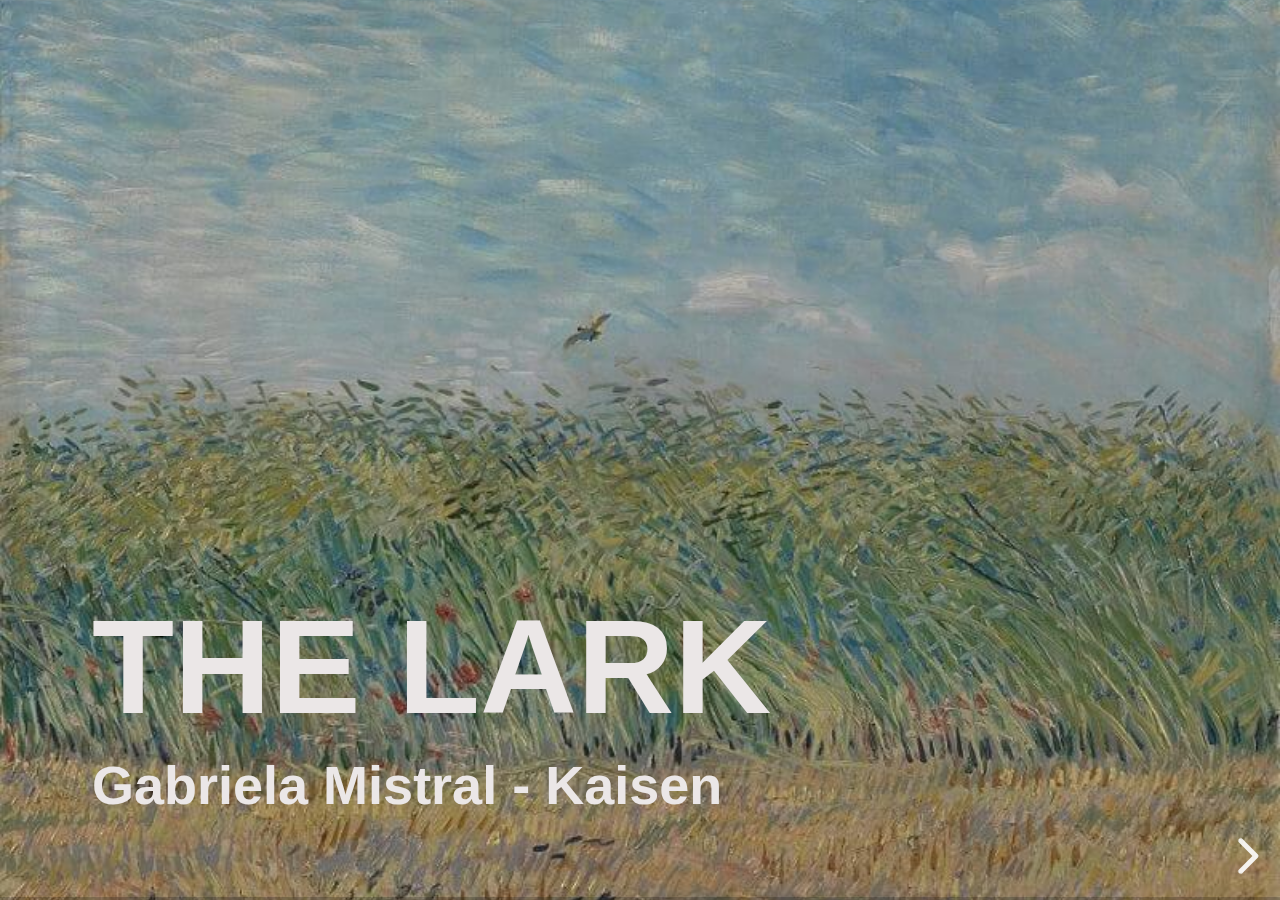
==== presentations/thelark.htm @ cd5ea3c5 "Add files via upload" ====
<!DOCTYPE html>
<html>
  <head>
    <base href="@@base@@" />
    <meta charset="utf-8" />
    <link rel="stylesheet" href="engine/main.css" />
    <link rel="stylesheet" href="theme/paris.css" />
    <link rel="stylesheet" href="engine/katex/katex.min.css" />
    <link
      href="https://fonts.googleapis.com/icon?family=Material+Icons"
      rel="stylesheet"
    />
    <style>
    :root{
--logo: ;
--darkaccent1color: #6A6256;
--lightaccent1color: #EBE7E7;
--accent2: #43aa8b;
--accent3: #f9c74f;
--accent4: #90be6d;
--accent5: #f8961e;
--accent6: #577590;
--lighttitletextcolor: #EBE7E7;
--darktitletextcolor: #11100E;
--lightbodytextcolor: #EBE7E7;
--darkbodytextcolor: #11100E;
--lightbackgroundcolor: #EBE7E7;
--darkbackgroundcolor: #474237;
--bodyfont: Didot;
--titlefont: academy engraved let;
} 

    </style>
    <link
      rel="stylesheet"
      type="text/css"
      href="engine/print.css"
      media="print"
    />
  </head>

  <body class="responsive">
    <div class="reveal">
      <div class="slides"><section class="variable-size-headings dark cover-container present has-dark-background fitted" data-background-image="images/wheat-field-with-a-lark.jpg" style="display: grid;" data-updated="true">

      <div class="header"><div class="leading"></div><div class="middle"></div><div class="trailing"></div></div>
      <div class="layout-cover" style="width: 100%; font-size: 1rem;">
        <div style=""><h1 id="thelark">The Lark</h1>

<h4 id="gabrielamistral-kaisen">Gabriela Mistral - Kaisen</h4></div>
      </div>
      <div class="footnotes"></div>
      <div class="footer"><div class="leading"></div><div class="middle"></div><div class="trailing"></div></div>
      
</section><section class="variable-size-headings dark cover-container present has-dark-background fitted" data-updated="true" style="display: grid;">

      <div class="header"><div class="leading"></div><div class="middle"></div><div class="trailing"></div></div>
      <div class="layout-cover" style="width: 100%; font-size: 0.906rem;">
        <div style=""><h1 id="centralassertion">Central Assertion</h1>

<h5 id="thepoemlarkbygabrielamistral...">The Poem "Lark" by Gabriela Mistral...</h5>

<h4 id="isoneofaherosodysseyqualifyingdifferentpathstothesamedestinationhighlightedbythespectacularusageofimageryandfurtherintensifiedbythefinestructureofthepoem">is one of a hero's odyssey, qualifying different paths to the same destination, highlighted by the spectacular usage of imagery and further intensified by the fine structure of the poem</h4></div>
      </div>
      <div class="footnotes"></div>
      <div class="footer"><div class="leading"></div><div class="middle"></div><div class="trailing"></div></div>
      
</section><section class="variable-size-headings dark section-container present has-dark-background fitted" data-background-position="right" data-background-image="images/SW_NPMAG_1927_42-001.jpg" style="display: grid;" data-updated="true">

      <div class="header"><div class="leading"></div><div class="middle"></div><div class="trailing"></div></div>
      <div class="layout-section" style="width: 100%; font-size: 1rem;">
        <div style="">
          <h3 id="anelementof">An Element of</h3>

<h2 id="style">Style</h2>
        </div>
      </div>
      <div class="footnotes"></div>
      <div class="footer"><div class="leading"></div><div class="middle"></div><div class="trailing"></div></div>
</section><section class="variable-size-headings dark default-container present fit-warning has-dark-background fitted" data-updated="true" style="display: grid;">

      <div class="header"><div class="leading"></div><div class="middle"></div><div class="trailing"></div></div>
      <div class="layout-default" style="width: 100%; font-size: 0.719rem;">
        <div style=""><h1 id="imageryinlark">Imagery in Lark</h1>

<ul>
<li>Increase cognitive load</li>
<li>Look and feel robotic</li>
<li>Are distracting</li>
<li>Bore the hell out of everyone</li>
<li>Make you predictable</li>
<li>Sound and look like notes</li>
<li>Should be notes</li>
</ul></div>
      </div>
      <div class="footnotes"></div>
      <div class="footer"><div class="leading"></div><div class="middle"></div><div class="trailing"></div></div>
      
</section><section class="variable-size-headings dark section-container present has-dark-background fitted" data-background-position=" top" data-background-image="images/1894.1033 - The Song of the Lark.jpg" style="display: grid;" data-updated="true">

      <div class="header"><div class="leading"></div><div class="middle"></div><div class="trailing"></div></div>
      <div class="layout-section" style="width: 100%; font-size: 1rem;">
        <div style="">
          <h3 id="anelementof">An Element of</h3>

<h2 id="form">Form</h2>
        </div>
      </div>
      <div class="footnotes"></div>
      <div class="footer"><div class="leading"></div><div class="middle"></div><div class="trailing"></div></div>
</section><section class="variable-size-headings dark section-container present has-dark-background fitted" data-updated="true" style="display: grid;">

      <div class="header"><div class="leading"></div><div class="middle"></div><div class="trailing"></div></div>
      <div class="layout-section" style="width: 100%; font-size: 1rem;">
        <div style="">
          <h3 id="keepemseparated">Keep em separated</h3>

<h2 id="discernwhatyousayandwhatyoushow">Discern what you say and what you show</h2>
        </div>
      </div>
      <div class="footnotes"></div>
      <div class="footer"><div class="leading"></div><div class="middle"></div><div class="trailing"></div></div>
</section><section class="variable-size-headings dark title-container present has-dark-background fitted" data-updated="true" style="display: grid;">

      <div class="header"><div class="leading"></div><div class="middle"></div><div class="trailing"></div></div>
      <div class="layout-title" style="width: 100%; font-size: 1rem;">
        <div style=""><h2 id="---">---</h2>

<p>(Type this to create a page break)</p></div>
      </div>
      <div class="footnotes"></div>
      <div class="footer"><div class="leading"></div><div class="middle"></div><div class="trailing"></div></div>
      
</section><section class="variable-size-headings dark section-container present has-dark-background fitted" data-updated="true" style="display: grid;">

      <div class="header"><div class="leading"></div><div class="middle"></div><div class="trailing"></div></div>
      <div class="layout-section" style="width: 100%; font-size: 1rem;">
        <div style="">
          <h3 id="soundandvision">Sound and vision</h3>

<h2 id="howtoaddimages">How to add images</h2>
        </div>
      </div>
      <div class="footnotes"></div>
      <div class="footer"><div class="leading"></div><div class="middle"></div><div class="trailing"></div></div>
</section><section class="variable-size-headings dark full-image-container present has-dark-background fitted" data-updated="true" style="display: grid;">

      <div class="header"><div class="leading"></div><div class="middle"></div><div class="trailing"></div></div>
      <div class="layout-full-image media-grid" style="width: 100%; font-size: 1rem;">
        <div style=""><div class="single-image-wrapper"><img src="images/image1.jpg" class=" position-center-center"></div></div>
        
      </div>
      <div class="footnotes"></div>
      <div class="footer"><div class="leading"></div><div class="middle"></div><div class="trailing"></div></div>
</section><section class="variable-size-headings dark v-split-container has-dark-background present fitting fitinprogress" data-updated="true" style="display: grid;">

      <div class="header"><div class="leading"></div><div class="middle"></div><div class="trailing"></div></div>
      <div class="layout-v-split media-grid">
        <img src="https://ia.net/presenter-assets/image-inspector.png" class=" position-left-top">
        <div><h3 id="usetheimageinspectorontherighttoseeandmanageallyourusedandunusedimagesandmovies.">Use the image inspector on the right to see and manage all your used and unused images and movies.</h3></div>
      </div>
      <div class="footnotes"></div>
      <div class="footer"><div class="leading"></div><div class="middle"></div><div class="trailing"></div></div>
</section><section class="variable-size-headings dark section-container present has-dark-background fitted" data-updated="true" style="display: grid;">

      <div class="header"><div class="leading"></div><div class="middle"></div><div class="trailing"></div></div>
      <div class="layout-section" style="width: 100%; font-size: 1rem;">
        <div style="">
          <h3 id="letitgo">Let it go</h3>

<h2 id="autolayout">Auto layout!</h2>
        </div>
      </div>
      <div class="footnotes"></div>
      <div class="footer"><div class="leading"></div><div class="middle"></div><div class="trailing"></div></div>
</section><section class="variable-size-headings dark v-split-container present fitted has-dark-background" data-updated="true" style="display: grid;">

      <div class="header"><div class="leading"></div><div class="middle"></div><div class="trailing"></div></div>
      <div class="layout-v-split media-grid" style="width: 100%; font-size: 1rem;">
        <img src="images/image1.jpg" class=" position-center-center" style="">
        <img src="images/image2.jpg" class=" position-center-center" style="">
      </div>
      <div class="footnotes"></div>
      <div class="footer"><div class="leading"></div><div class="middle"></div><div class="trailing"></div></div>
</section><section class="variable-size-headings dark grid-container present has-dark-background fitted" data-updated="true" style="display: grid;">

      <div class="header"><div class="leading"></div><div class="middle"></div><div class="trailing"></div></div>
      <div class="layout-grid grid-items-3 media-grid" style="width: 100%; font-size: 1rem;">
        <img src="images/image1.jpg" class=" position-center-center" style=""><img src="images/image2.jpg" class=" position-center-center" style=""><img src="images/image3.jpg" class=" position-center-center" style="">
      </div>
      <div class="footnotes"></div>
      <div class="footer"><div class="leading"></div><div class="middle"></div><div class="trailing"></div></div>
</section><section class="variable-size-headings dark grid-container present has-dark-background fitted" data-updated="true" style="display: grid;">

      <div class="header"><div class="leading"></div><div class="middle"></div><div class="trailing"></div></div>
      <div class="layout-grid grid-items-7 media-grid" style="width: 100%; font-size: 1rem;">
        <div style=""><h3 id="thisisanh3title">This is an H3 title</h3></div><img src="images/image1.jpg" class=" position-center-center" style=""><img src="images/image2.jpg" class=" position-center-center" style=""><img src="images/image3.jpg" class=" position-center-center" style=""><img src="images/image4.jpg" class=" position-center-center" style=""><img src="images/image5.jpg" class=" position-center-center" style=""><img src="images/image6.jpg" class=" position-center-center" style="">
      </div>
      <div class="footnotes"></div>
      <div class="footer"><div class="leading"></div><div class="middle"></div><div class="trailing"></div></div>
</section><section class="variable-size-headings dark caption-container present has-dark-background fitted" data-updated="true" style="display: grid;">

      <div class="header"><div class="leading"></div><div class="middle"></div><div class="trailing"></div></div>
      <div class="layout-caption media-grid" style="width: 100%; font-size: 0.953rem;">
        <img src="https://ia.net/presenter-assets/responsive-design-text.png" class=" position-center-center" style="">
        <div style=""><h4 id="“butineedacertaindesignformyslides”">“But I <em>need</em> a certain design for my slides!”</h4></div>
      </div>
      <div class="footnotes"></div>
      <div class="footer"><div class="leading"></div><div class="middle"></div><div class="trailing"></div></div>
</section><section class="variable-size-headings dark caption-container present has-dark-background fitted" data-updated="true" style="display: grid;">

      <div class="header"><div class="leading"></div><div class="middle"></div><div class="trailing"></div></div>
      <div class="layout-caption media-grid" style="width: 100%; font-size: 1rem;">
        <img src="https://ia.net/presenter-assets/responsive-design-pictures.png" class=" position-center-center" style="">
        <div style=""><h4 id="letitgo...">Let it go...</h4></div>
      </div>
      <div class="footnotes"></div>
      <div class="footer"><div class="leading"></div><div class="middle"></div><div class="trailing"></div></div>
</section><section class="variable-size-headings dark caption-container present has-dark-background fitted" data-updated="true" style="display: grid;">

      <div class="header"><div class="leading"></div><div class="middle"></div><div class="trailing"></div></div>
      <div class="layout-caption media-grid" style="width: 100%; font-size: 1rem;">
        <img src="https://ia.net/presenter-assets/responsive-design-text-cclumn.png" class=" position-center-center" style="">
        <div style=""><h4 id="letitgo...">Let it go...</h4></div>
      </div>
      <div class="footnotes"></div>
      <div class="footer"><div class="leading"></div><div class="middle"></div><div class="trailing"></div></div>
</section><section class="variable-size-headings dark section-container present has-dark-background fitted" data-updated="true" style="display: grid;">

      <div class="header"><div class="leading"></div><div class="middle"></div><div class="trailing"></div></div>
      <div class="layout-section" style="width: 100%; font-size: 1rem;">
        <div style="">
          <h3 id="she’sarainbow">She’s a rainbow</h3>

<h2 id="aboutthatfunkymulti-colorcode">About that funky multi-color code</h2>
        </div>
      </div>
      <div class="footnotes"></div>
      <div class="footer"><div class="leading"></div><div class="middle"></div><div class="trailing"></div></div>
</section></div>
    </div>
    <script src="engine/index.js"></script>
    <script src="engine/d3v4.min.js" charset="utf-8"></script>
    <script src="engine/charts.min.js" charset="utf-8"></script>
    <script src="engine/billboard.min.js"></script>
    <script>
      Reveal.configure({
        progress: true,
        keyboard: true,
        dependencies: [
          {
            src: "engine/highlight.js",
            sync: true,
            callback: function () {
              hljs.initHighlightingOnLoad();
            },
          },
        ],
      });
    </script>
  </body>
</html>
---- presentations/engine/main.css ----
/**
 * reveal.js
 * http://revealjs.com
 * MIT licensed
 *
 * Copyright (C) Hakim El Hattab, https://hakim.se
 */
/**
 * Layout helpers.
 */
.reveal .stretch,
.reveal .r-stretch {
  max-width: none;
  max-height: none;
}
.reveal pre.stretch code,
.reveal pre.r-stretch code {
  height: 100%;
  max-height: 100%;
  box-sizing: border-box;
}
.reveal .r-fit-text {
  display: inline-block;
  white-space: nowrap;
}
.reveal .r-stack {
  display: grid;
}
.reveal .r-stack > * {
  grid-area: 1/1;
  margin: auto;
}
.reveal .r-vstack,
.reveal .r-hstack {
  display: flex;
}
.reveal .r-vstack img, .reveal .r-vstack video,
.reveal .r-hstack img,
.reveal .r-hstack video {
  min-width: 0;
  min-height: 0;
  -o-object-fit: contain;
     object-fit: contain;
}
.reveal .r-vstack {
  flex-direction: column;
  align-items: center;
  justify-content: center;
}
.reveal .r-hstack {
  flex-direction: row;
  align-items: center;
  justify-content: center;
}
.reveal .items-stretch {
  align-items: stretch;
}
.reveal .items-start {
  align-items: flex-start;
}
.reveal .items-center {
  align-items: center;
}
.reveal .items-end {
  align-items: flex-end;
}
.reveal .justify-between {
  justify-content: space-between;
}
.reveal .justify-around {
  justify-content: space-around;
}
.reveal .justify-start {
  justify-content: flex-start;
}
.reveal .justify-center {
  justify-content: center;
}
.reveal .justify-end {
  justify-content: flex-end;
}
/*********************************************
 * GLOBAL STYLES
 *********************************************/
html.reveal-full-page {
  width: 100%;
  height: 100%;
  height: 100vh;
  height: calc( var(--vh, 1vh) * 100 );
  overflow: hidden;
}
.reveal-viewport {
  height: 100%;
  overflow: hidden;
  position: relative;
  line-height: 1;
  margin: 0;
  background-color: #fff;

}
/*********************************************
 * VIEW FRAGMENTS
 *********************************************/
.reveal .slides section .fragment {
  opacity: 0;
  visibility: hidden;
  transition: all 0.2s ease;
  will-change: opacity;
}
.reveal .slides section .fragment.visible {
  opacity: 1;
  visibility: inherit;
}
.reveal .slides section .fragment.disabled {
  transition: none;
}
.reveal .slides section .fragment.grow {
  opacity: 1;
  visibility: inherit;
}
.reveal .slides section .fragment.grow.visible {
  transform: scale(1.3);
}
.reveal .slides section .fragment.shrink {
  opacity: 1;
  visibility: inherit;
}
.reveal .slides section .fragment.shrink.visible {
  transform: scale(0.7);
}
.reveal .slides section .fragment.zoom-in {
  transform: scale(0.1);
}
.reveal .slides section .fragment.zoom-in.visible {
  transform: none;
}
.reveal .slides section .fragment.fade-out {
  opacity: 1;
  visibility: inherit;
}
.reveal .slides section .fragment.fade-out.visible {
  opacity: 0;
  visibility: hidden;
}
.reveal .slides section .fragment.semi-fade-out {
  opacity: 1;
  visibility: inherit;
}
.reveal .slides section .fragment.semi-fade-out.visible {
  opacity: 0.5;
  visibility: inherit;
}
.reveal .slides section .fragment.strike {
  opacity: 1;
  visibility: inherit;
}
.reveal .slides section .fragment.strike.visible {
  text-decoration: line-through;
}
.reveal .slides section .fragment.fade-up {
  transform: translate(0, 40px);
}
.reveal .slides section .fragment.fade-up.visible {
  transform: translate(0, 0);
}
.reveal .slides section .fragment.fade-down {
  transform: translate(0, -40px);
}
.reveal .slides section .fragment.fade-down.visible {
  transform: translate(0, 0);
}
.reveal .slides section .fragment.fade-right {
  transform: translate(-40px, 0);
}
.reveal .slides section .fragment.fade-right.visible {
  transform: translate(0, 0);
}
.reveal .slides section .fragment.fade-left {
  transform: translate(40px, 0);
}
.reveal .slides section .fragment.fade-left.visible {
  transform: translate(0, 0);
}
.reveal .slides section .fragment.fade-in-then-out,
.reveal .slides section .fragment.current-visible {
  opacity: 0;
  visibility: hidden;
}
.reveal .slides section .fragment.fade-in-then-out.current-fragment,
.reveal .slides section .fragment.current-visible.current-fragment {
  opacity: 1;
  visibility: inherit;
}
.reveal .slides section .fragment.fade-in-then-semi-out {
  opacity: 0;
  visibility: hidden;
}
.reveal .slides section .fragment.fade-in-then-semi-out.visible {
  opacity: 0.5;
  visibility: inherit;
}
.reveal .slides section .fragment.fade-in-then-semi-out.current-fragment {
  opacity: 1;
  visibility: inherit;
}
.reveal .slides section .fragment.highlight-red,
.reveal .slides section .fragment.highlight-current-red,
.reveal .slides section .fragment.highlight-green,
.reveal .slides section .fragment.highlight-current-green,
.reveal .slides section .fragment.highlight-blue,
.reveal .slides section .fragment.highlight-current-blue {
  opacity: 1;
  visibility: inherit;
}
.reveal .slides section .fragment.highlight-red.visible {
  color: #ff2c2d;
}
.reveal .slides section .fragment.highlight-green.visible {
  color: #17ff2e;
}
.reveal .slides section .fragment.highlight-blue.visible {
  color: #1b91ff;
}
.reveal .slides section .fragment.highlight-current-red.current-fragment {
  color: #ff2c2d;
}
.reveal .slides section .fragment.highlight-current-green.current-fragment {
  color: #17ff2e;
}
.reveal .slides section .fragment.highlight-current-blue.current-fragment {
  color: #1b91ff;
}
/*********************************************
 * DEFAULT ELEMENT STYLES
 *********************************************/
/* Fixes issue in Chrome where italic fonts did not appear when printing to PDF */
.reveal:after {
  content: "";
  font-style: italic;
}
.reveal iframe {
  z-index: 1;
}
/** Prevents layering issues in certain browser/transition combinations */
.reveal a {
  position: relative;
}
/*********************************************
 * CONTROLS
 *********************************************/
@-webkit-keyframes bounce-right {
  0%, 10%, 25%, 40%, 50% {
    transform: translateX(0);
  }
  20% {
    transform: translateX(10px);
  }
  30% {
    transform: translateX(-5px);
  }
}
@keyframes bounce-right {
  0%, 10%, 25%, 40%, 50% {
    transform: translateX(0);
  }
  20% {
    transform: translateX(10px);
  }
  30% {
    transform: translateX(-5px);
  }
}
@-webkit-keyframes bounce-left {
  0%, 10%, 25%, 40%, 50% {
    transform: translateX(0);
  }
  20% {
    transform: translateX(-10px);
  }
  30% {
    transform: translateX(5px);
  }
}
@keyframes bounce-left {
  0%, 10%, 25%, 40%, 50% {
    transform: translateX(0);
  }
  20% {
    transform: translateX(-10px);
  }
  30% {
    transform: translateX(5px);
  }
}
@-webkit-keyframes bounce-down {
  0%, 10%, 25%, 40%, 50% {
    transform: translateY(0);
  }
  20% {
    transform: translateY(10px);
  }
  30% {
    transform: translateY(-5px);
  }
}
@keyframes bounce-down {
  0%, 10%, 25%, 40%, 50% {
    transform: translateY(0);
  }
  20% {
    transform: translateY(10px);
  }
  30% {
    transform: translateY(-5px);
  }
}
.reveal .controls {
  display: none;
  position: absolute;
  top: auto;
  bottom: 12px;
  right: 12px;
  left: auto;
  z-index: 11;
  color: #000;
  pointer-events: none;
  font-size: 10px;
}
.reveal .controls button {
  position: absolute;
  padding: 0;
  background-color: transparent;
  border: 0;
  outline: 0;
  cursor: pointer;
  color: currentColor;
  transform: scale(0.9999);
  transition: color 0.2s ease, opacity 0.2s ease, transform 0.2s ease;
  z-index: 2;
  pointer-events: auto;
  font-size: inherit;
  visibility: hidden;
  opacity: 0;
  -webkit-appearance: none;
  -webkit-tap-highlight-color: rgba(0, 0, 0, 0);
}
.reveal .controls .controls-arrow:before,
.reveal .controls .controls-arrow:after {
  content: "";
  position: absolute;
  top: 0;
  left: 0;
  width: 2.6em;
  height: 0.5em;
  border-radius: 0.25em;
  background-color: currentColor;
  transition: all 0.15s ease, background-color 0.8s ease;
  transform-origin: 0.2em 50%;
  will-change: transform;
}
.reveal .controls .controls-arrow {
  position: relative;
  width: 3.6em;
  height: 3.6em;
}
.reveal .controls .controls-arrow:before {
  transform: translateX(0.5em) translateY(1.55em) rotate(45deg);
}
.reveal .controls .controls-arrow:after {
  transform: translateX(0.5em) translateY(1.55em) rotate(-45deg);
}
.reveal .controls .controls-arrow:hover:before {
  transform: translateX(0.5em) translateY(1.55em) rotate(40deg);
}
.reveal .controls .controls-arrow:hover:after {
  transform: translateX(0.5em) translateY(1.55em) rotate(-40deg);
}
.reveal .controls .controls-arrow:active:before {
  transform: translateX(0.5em) translateY(1.55em) rotate(36deg);
}
.reveal .controls .controls-arrow:active:after {
  transform: translateX(0.5em) translateY(1.55em) rotate(-36deg);
}
.reveal .controls .navigate-left {
  right: 6.4em;
  bottom: 3.2em;
  transform: translateX(-10px);
}
.reveal .controls .navigate-left.highlight {
  -webkit-animation: bounce-left 2s 50 both ease-out;
          animation: bounce-left 2s 50 both ease-out;
}
.reveal .controls .navigate-right {
  right: 0;
  bottom: 3.2em;
  transform: translateX(10px);
}
.reveal .controls .navigate-right .controls-arrow {
  transform: rotate(180deg);
}
.reveal .controls .navigate-right.highlight {
  -webkit-animation: bounce-right 2s 50 both ease-out;
          animation: bounce-right 2s 50 both ease-out;
}
.reveal .controls .navigate-up {
  right: 3.2em;
  bottom: 6.4em;
  transform: translateY(-10px);
}
.reveal .controls .navigate-up .controls-arrow {
  transform: rotate(90deg);
}
.reveal .controls .navigate-down {
  right: 3.2em;
  bottom: -1.4em;
  padding-bottom: 1.4em;
  transform: translateY(10px);
}
.reveal .controls .navigate-down .controls-arrow {
  transform: rotate(-90deg);
}
.reveal .controls .navigate-down.highlight {
  -webkit-animation: bounce-down 2s 50 both ease-out;
          animation: bounce-down 2s 50 both ease-out;
}
.reveal .controls[data-controls-back-arrows=faded] .navigate-up.enabled {
  opacity: 0.3;
}
.reveal .controls[data-controls-back-arrows=faded] .navigate-up.enabled:hover {
  opacity: 1;
}
.reveal .controls[data-controls-back-arrows=hidden] .navigate-up.enabled {
  opacity: 0;
  visibility: hidden;
}
.reveal .controls .enabled {
  visibility: visible;
  opacity: 0.9;
  cursor: pointer;
  transform: none;
}
.reveal .controls .enabled.fragmented {
  opacity: 0.5;
}
.reveal .controls .enabled:hover,
.reveal .controls .enabled.fragmented:hover {
  opacity: 1;
}
.reveal:not(.rtl) .controls[data-controls-back-arrows=faded] .navigate-left.enabled {
  opacity: 0.3;
}
.reveal:not(.rtl) .controls[data-controls-back-arrows=faded] .navigate-left.enabled:hover {
  opacity: 1;
}
.reveal:not(.rtl) .controls[data-controls-back-arrows=hidden] .navigate-left.enabled {
  opacity: 0;
  visibility: hidden;
}
.reveal.rtl .controls[data-controls-back-arrows=faded] .navigate-right.enabled {
  opacity: 0.3;
}
.reveal.rtl .controls[data-controls-back-arrows=faded] .navigate-right.enabled:hover {
  opacity: 1;
}
.reveal.rtl .controls[data-controls-back-arrows=hidden] .navigate-right.enabled {
  opacity: 0;
  visibility: hidden;
}
.reveal[data-navigation-mode=linear].has-horizontal-slides .navigate-up,
.reveal[data-navigation-mode=linear].has-horizontal-slides .navigate-down {
  display: none;
}
.reveal[data-navigation-mode=linear].has-horizontal-slides .navigate-left,
.reveal:not(.has-vertical-slides) .controls .navigate-left {
  bottom: 1.4em;
  right: 5.5em;
}
.reveal[data-navigation-mode=linear].has-horizontal-slides .navigate-right,
.reveal:not(.has-vertical-slides) .controls .navigate-right {
  bottom: 1.4em;
  right: 0.5em;
}
.reveal:not(.has-horizontal-slides) .controls .navigate-up {
  right: 1.4em;
  bottom: 5em;
}
.reveal:not(.has-horizontal-slides) .controls .navigate-down {
  right: 1.4em;
  bottom: 0.5em;
}
.reveal.has-dark-background .controls {
  color: #fff;
}
.reveal.has-light-background .controls {
  color: #000;
}
.reveal.no-hover .controls .controls-arrow:hover:before,
.reveal.no-hover .controls .controls-arrow:active:before {
  transform: translateX(0.5em) translateY(1.55em) rotate(45deg);
}
.reveal.no-hover .controls .controls-arrow:hover:after,
.reveal.no-hover .controls .controls-arrow:active:after {
  transform: translateX(0.5em) translateY(1.55em) rotate(-45deg);
}
@media screen and (min-width: 500px) {
  .reveal .controls[data-controls-layout=edges] {
    top: 0;
    right: 0;
    bottom: 0;
    left: 0;
  }
  .reveal .controls[data-controls-layout=edges] .navigate-left,
.reveal .controls[data-controls-layout=edges] .navigate-right,
.reveal .controls[data-controls-layout=edges] .navigate-up,
.reveal .controls[data-controls-layout=edges] .navigate-down {
    bottom: auto;
    right: auto;
  }
  .reveal .controls[data-controls-layout=edges] .navigate-left {
    top: 50%;
    left: 0.8em;
    margin-top: -1.8em;
  }
  .reveal .controls[data-controls-layout=edges] .navigate-right {
    top: 50%;
    right: 0.8em;
    margin-top: -1.8em;
  }
  .reveal .controls[data-controls-layout=edges] .navigate-up {
    top: 0.8em;
    left: 50%;
    margin-left: -1.8em;
  }
  .reveal .controls[data-controls-layout=edges] .navigate-down {
    bottom: -0.3em;
    left: 50%;
    margin-left: -1.8em;
  }
}
/*********************************************
 * PROGRESS BAR
 *********************************************/
.reveal .progress {
  position: absolute;
  display: none;
  height: 3px;
  width: 100%;
  bottom: 0;
  left: 0;
  z-index: 10;
  background-color: rgba(0, 0, 0, 0.2);
  color: #fff;
}
.reveal .progress:after {
  content: "";
  display: block;
  position: absolute;
  height: 10px;
  width: 100%;
  top: -10px;
}
.reveal .progress span {
  display: block;
  height: 100%;
  width: 100%;
  background-color: currentColor;
  transition: transform 800ms cubic-bezier(0.26, 0.86, 0.44, 0.985);
  transform-origin: 0 0;
  transform: scaleX(0);
}
/*********************************************
 * SLIDE NUMBER
 *********************************************/
.reveal .slide-number {
  position: absolute;
  display: block;
  right: 8px;
  bottom: 8px;
  z-index: 31;
  font-family: Helvetica, sans-serif;
  font-size: 12px;
  line-height: 1;
  color: #fff;
  background-color: rgba(0, 0, 0, 0.4);
  padding: 5px;
}
.reveal .slide-number a {
  color: currentColor;
}
.reveal .slide-number-delimiter {
  margin: 0 3px;
}
/*********************************************
 * SLIDES
 *********************************************/
.reveal {
  position: relative;
  width: 100%;
  height: 100%;
  overflow: hidden;
  touch-action: pinch-zoom;
}
.reveal.embedded {
  touch-action: pan-y;
}
.reveal .slides {
  position: absolute;
  width: 100%;
  height: 100%;
  top: 0;
  right: 0;
  bottom: 0;
  left: 0;
  margin: auto;
  pointer-events: none;
  overflow: visible;
  z-index: 1;
  text-align: center;
  perspective: 600px;
  perspective-origin: 50% 40%;
}
.reveal .slides > section {
  perspective: 600px;
}
.reveal .slides > section,
.reveal .slides > section > section {
  display: none;
  position: absolute;
  width: 100%;
  pointer-events: auto;
  z-index: 10;
  transform-style: flat;
  transition: transform-origin 800ms cubic-bezier(0.26, 0.86, 0.44, 0.985), transform 800ms cubic-bezier(0.26, 0.86, 0.44, 0.985), visibility 800ms cubic-bezier(0.26, 0.86, 0.44, 0.985), opacity 800ms cubic-bezier(0.26, 0.86, 0.44, 0.985);
}
/* Global transition speed settings */
.reveal[data-transition-speed=fast] .slides section {
  transition-duration: 400ms;
}
.reveal[data-transition-speed=slow] .slides section {
  transition-duration: 1200ms;
}
/* Slide-specific transition speed overrides */
.reveal .slides section[data-transition-speed=fast] {
  transition-duration: 400ms;
}
.reveal .slides section[data-transition-speed=slow] {
  transition-duration: 1200ms;
}
.reveal .slides > section.stack {
  padding-top: 0;
  padding-bottom: 0;
  pointer-events: none;
  height: 100%;
}
.reveal .slides > section.present,
.reveal .slides > section > section.present {
  display: block;
  z-index: 11;
  opacity: 1;
}
.reveal .slides > section:empty,
.reveal .slides > section > section:empty,
.reveal .slides > section[data-background-interactive],
.reveal .slides > section > section[data-background-interactive] {
  pointer-events: none;
}
.reveal.center,
.reveal.center .slides,
.reveal.center .slides section {
  min-height: 0 !important;
}
/* Don't allow interaction with invisible slides */
.reveal .slides > section:not(.present),
.reveal .slides > section > section:not(.present) {
  pointer-events: none;
}
.reveal.overview .slides > section,
.reveal.overview .slides > section > section {
  pointer-events: auto;
}
.reveal .slides > section.past,
.reveal .slides > section.future,
.reveal .slides > section > section.past,
.reveal .slides > section > section.future {
  opacity: 0;
}
/*********************************************
 * Mixins for readability of transitions
 *********************************************/
/*********************************************
 * SLIDE TRANSITION
 * Aliased 'linear' for backwards compatibility
 *********************************************/
.reveal.slide section {
  -webkit-backface-visibility: hidden;
          backface-visibility: hidden;
}
.reveal .slides > section[data-transition=slide].past,
.reveal .slides > section[data-transition~=slide-out].past,
.reveal.slide .slides > section:not([data-transition]).past {
  transform: translate(-150%, 0);
}
.reveal .slides > section[data-transition=slide].future,
.reveal .slides > section[data-transition~=slide-in].future,
.reveal.slide .slides > section:not([data-transition]).future {
  transform: translate(150%, 0);
}
.reveal .slides > section > section[data-transition=slide].past,
.reveal .slides > section > section[data-transition~=slide-out].past,
.reveal.slide .slides > section > section:not([data-transition]).past {
  transform: translate(0, -150%);
}
.reveal .slides > section > section[data-transition=slide].future,
.reveal .slides > section > section[data-transition~=slide-in].future,
.reveal.slide .slides > section > section:not([data-transition]).future {
  transform: translate(0, 150%);
}
.reveal.linear section {
  -webkit-backface-visibility: hidden;
          backface-visibility: hidden;
}
.reveal .slides > section[data-transition=linear].past,
.reveal .slides > section[data-transition~=linear-out].past,
.reveal.linear .slides > section:not([data-transition]).past {
  transform: translate(-150%, 0);
}
.reveal .slides > section[data-transition=linear].future,
.reveal .slides > section[data-transition~=linear-in].future,
.reveal.linear .slides > section:not([data-transition]).future {
  transform: translate(150%, 0);
}
.reveal .slides > section > section[data-transition=linear].past,
.reveal .slides > section > section[data-transition~=linear-out].past,
.reveal.linear .slides > section > section:not([data-transition]).past {
  transform: translate(0, -150%);
}
.reveal .slides > section > section[data-transition=linear].future,
.reveal .slides > section > section[data-transition~=linear-in].future,
.reveal.linear .slides > section > section:not([data-transition]).future {
  transform: translate(0, 150%);
}
/*********************************************
 * CONVEX TRANSITION
 * Aliased 'default' for backwards compatibility
 *********************************************/
.reveal .slides section[data-transition=default].stack,
.reveal.default .slides section.stack {
  transform-style: preserve-3d;
}
.reveal .slides > section[data-transition=default].past,
.reveal .slides > section[data-transition~=default-out].past,
.reveal.default .slides > section:not([data-transition]).past {
  transform: translate3d(-100%, 0, 0) rotateY(-90deg) translate3d(-100%, 0, 0);
}
.reveal .slides > section[data-transition=default].future,
.reveal .slides > section[data-transition~=default-in].future,
.reveal.default .slides > section:not([data-transition]).future {
  transform: translate3d(100%, 0, 0) rotateY(90deg) translate3d(100%, 0, 0);
}
.reveal .slides > section > section[data-transition=default].past,
.reveal .slides > section > section[data-transition~=default-out].past,
.reveal.default .slides > section > section:not([data-transition]).past {
  transform: translate3d(0, -300px, 0) rotateX(70deg) translate3d(0, -300px, 0);
}
.reveal .slides > section > section[data-transition=default].future,
.reveal .slides > section > section[data-transition~=default-in].future,
.reveal.default .slides > section > section:not([data-transition]).future {
  transform: translate3d(0, 300px, 0) rotateX(-70deg) translate3d(0, 300px, 0);
}
.reveal .slides section[data-transition=convex].stack,
.reveal.convex .slides section.stack {
  transform-style: preserve-3d;
}
.reveal .slides > section[data-transition=convex].past,
.reveal .slides > section[data-transition~=convex-out].past,
.reveal.convex .slides > section:not([data-transition]).past {
  transform: translate3d(-100%, 0, 0) rotateY(-90deg) translate3d(-100%, 0, 0);
}
.reveal .slides > section[data-transition=convex].future,
.reveal .slides > section[data-transition~=convex-in].future,
.reveal.convex .slides > section:not([data-transition]).future {
  transform: translate3d(100%, 0, 0) rotateY(90deg) translate3d(100%, 0, 0);
}
.reveal .slides > section > section[data-transition=convex].past,
.reveal .slides > section > section[data-transition~=convex-out].past,
.reveal.convex .slides > section > section:not([data-transition]).past {
  transform: translate3d(0, -300px, 0) rotateX(70deg) translate3d(0, -300px, 0);
}
.reveal .slides > section > section[data-transition=convex].future,
.reveal .slides > section > section[data-transition~=convex-in].future,
.reveal.convex .slides > section > section:not([data-transition]).future {
  transform: translate3d(0, 300px, 0) rotateX(-70deg) translate3d(0, 300px, 0);
}
/*********************************************
 * CONCAVE TRANSITION
 *********************************************/
.reveal .slides section[data-transition=concave].stack,
.reveal.concave .slides section.stack {
  transform-style: preserve-3d;
}
.reveal .slides > section[data-transition=concave].past,
.reveal .slides > section[data-transition~=concave-out].past,
.reveal.concave .slides > section:not([data-transition]).past {
  transform: translate3d(-100%, 0, 0) rotateY(90deg) translate3d(-100%, 0, 0);
}
.reveal .slides > section[data-transition=concave].future,
.reveal .slides > section[data-transition~=concave-in].future,
.reveal.concave .slides > section:not([data-transition]).future {
  transform: translate3d(100%, 0, 0) rotateY(-90deg) translate3d(100%, 0, 0);
}
.reveal .slides > section > section[data-transition=concave].past,
.reveal .slides > section > section[data-transition~=concave-out].past,
.reveal.concave .slides > section > section:not([data-transition]).past {
  transform: translate3d(0, -80%, 0) rotateX(-70deg) translate3d(0, -80%, 0);
}
.reveal .slides > section > section[data-transition=concave].future,
.reveal .slides > section > section[data-transition~=concave-in].future,
.reveal.concave .slides > section > section:not([data-transition]).future {
  transform: translate3d(0, 80%, 0) rotateX(70deg) translate3d(0, 80%, 0);
}
/*********************************************
 * ZOOM TRANSITION
 *********************************************/
.reveal .slides section[data-transition=zoom],
.reveal.zoom .slides section:not([data-transition]) {
  transition-timing-function: ease;
}
.reveal .slides > section[data-transition=zoom].past,
.reveal .slides > section[data-transition~=zoom-out].past,
.reveal.zoom .slides > section:not([data-transition]).past {
  visibility: hidden;
  transform: scale(16);
}
.reveal .slides > section[data-transition=zoom].future,
.reveal .slides > section[data-transition~=zoom-in].future,
.reveal.zoom .slides > section:not([data-transition]).future {
  visibility: hidden;
  transform: scale(0.2);
}
.reveal .slides > section > section[data-transition=zoom].past,
.reveal .slides > section > section[data-transition~=zoom-out].past,
.reveal.zoom .slides > section > section:not([data-transition]).past {
  transform: scale(16);
}
.reveal .slides > section > section[data-transition=zoom].future,
.reveal .slides > section > section[data-transition~=zoom-in].future,
.reveal.zoom .slides > section > section:not([data-transition]).future {
  transform: scale(0.2);
}
/*********************************************
 * CUBE TRANSITION
 *
 * WARNING:
 * this is deprecated and will be removed in a
 * future version.
 *********************************************/
.reveal.cube .slides {
  perspective: 1300px;
}
.reveal.cube .slides section {
  padding: 30px;
  min-height: 700px;
  -webkit-backface-visibility: hidden;
          backface-visibility: hidden;
  box-sizing: border-box;
  transform-style: preserve-3d;
}
.reveal.center.cube .slides section {
  min-height: 0;
}
.reveal.cube .slides section:not(.stack):before {
  content: "";
  position: absolute;
  display: block;
  width: 100%;
  height: 100%;
  left: 0;
  top: 0;
  background: rgba(0, 0, 0, 0.1);
  border-radius: 4px;
  transform: translateZ(-20px);
}
.reveal.cube .slides section:not(.stack):after {
  content: "";
  position: absolute;
  display: block;
  width: 90%;
  height: 30px;
  left: 5%;
  bottom: 0;
  background: none;
  z-index: 1;
  border-radius: 4px;
  box-shadow: 0px 95px 25px rgba(0, 0, 0, 0.2);
  transform: translateZ(-90px) rotateX(65deg);
}
.reveal.cube .slides > section.stack {
  padding: 0;
  background: none;
}
.reveal.cube .slides > section.past {
  transform-origin: 100% 0%;
  transform: translate3d(-100%, 0, 0) rotateY(-90deg);
}
.reveal.cube .slides > section.future {
  transform-origin: 0% 0%;
  transform: translate3d(100%, 0, 0) rotateY(90deg);
}
.reveal.cube .slides > section > section.past {
  transform-origin: 0% 100%;
  transform: translate3d(0, -100%, 0) rotateX(90deg);
}
.reveal.cube .slides > section > section.future {
  transform-origin: 0% 0%;
  transform: translate3d(0, 100%, 0) rotateX(-90deg);
}
/*********************************************
 * PAGE TRANSITION
 *
 * WARNING:
 * this is deprecated and will be removed in a
 * future version.
 *********************************************/
.reveal.page .slides {
  perspective-origin: 0% 50%;
  perspective: 3000px;
}
.reveal.page .slides section {
  padding: 30px;
  min-height: 700px;
  box-sizing: border-box;
  transform-style: preserve-3d;
}
.reveal.page .slides section.past {
  z-index: 12;
}
.reveal.page .slides section:not(.stack):before {
  content: "";
  position: absolute;
  display: block;
  width: 100%;
  height: 100%;
  left: 0;
  top: 0;
  background: rgba(0, 0, 0, 0.1);
  transform: translateZ(-20px);
}
.reveal.page .slides section:not(.stack):after {
  content: "";
  position: absolute;
  display: block;
  width: 90%;
  height: 30px;
  left: 5%;
  bottom: 0;
  background: none;
  z-index: 1;
  border-radius: 4px;
  box-shadow: 0px 95px 25px rgba(0, 0, 0, 0.2);
  -webkit-transform: translateZ(-90px) rotateX(65deg);
}
.reveal.page .slides > section.stack {
  padding: 0;
  background: none;
}
.reveal.page .slides > section.past {
  transform-origin: 0% 0%;
  transform: translate3d(-40%, 0, 0) rotateY(-80deg);
}
.reveal.page .slides > section.future {
  transform-origin: 100% 0%;
  transform: translate3d(0, 0, 0);
}
.reveal.page .slides > section > section.past {
  transform-origin: 0% 0%;
  transform: translate3d(0, -40%, 0) rotateX(80deg);
}
.reveal.page .slides > section > section.future {
  transform-origin: 0% 100%;
  transform: translate3d(0, 0, 0);
}
/*********************************************
 * FADE TRANSITION
 *********************************************/
.reveal .slides section[data-transition=fade],
.reveal.fade .slides section:not([data-transition]),
.reveal.fade .slides > section > section:not([data-transition]) {
  transform: none;
  transition: opacity 0.5s;
}
.reveal.fade.overview .slides section,
.reveal.fade.overview .slides > section > section {
  transition: none;
}
/*********************************************
 * NO TRANSITION
 *********************************************/
.reveal .slides section[data-transition=none],
.reveal.none .slides section:not([data-transition]) {
  transform: none;
  transition: none;
}
/*********************************************
 * PAUSED MODE
 *********************************************/
.reveal .pause-overlay {
  position: absolute;
  top: 0;
  left: 0;
  width: 100%;
  height: 100%;
  background: black;
  visibility: hidden;
  opacity: 0;
  z-index: 100;
  transition: all 1s ease;
}
.reveal .pause-overlay .resume-button {
  position: absolute;
  bottom: 20px;
  right: 20px;
  color: #ccc;
  border-radius: 2px;
  padding: 6px 14px;
  border: 2px solid #ccc;
  font-size: 16px;
  background: transparent;
  cursor: pointer;
}
.reveal .pause-overlay .resume-button:hover {
  color: #fff;
  border-color: #fff;
}
.reveal.paused .pause-overlay {
  visibility: visible;
  opacity: 1;
}
/*********************************************
 * FALLBACK
 *********************************************/
.reveal .no-transition,
.reveal .no-transition *,
.reveal .slides.disable-slide-transitions section {
  transition: none !important;
}
.reveal .slides.disable-slide-transitions section {
  transform: none !important;
}
/*********************************************
 * PER-SLIDE BACKGROUNDS
 *********************************************/
.reveal .backgrounds {
  position: absolute;
  width: 100%;
  height: 100%;
  top: 0;
  left: 0;
  perspective: 600px;
}
.reveal .slide-background {
  display: none;
  position: absolute;
  width: 100%;
  height: 100%;
  opacity: 0;
  visibility: hidden;
  overflow: hidden;
  transition: all 800ms cubic-bezier(0.26, 0.86, 0.44, 0.985);
}
.reveal .slide-background-content {
  position: absolute;
  width: 100%;
  height: 100%;
  background-position: 50% 50%;
  background-repeat: no-repeat;
  background-size: cover;
}
.reveal .slide-background.stack {
  display: block;
}
.reveal .slide-background.present {
  opacity: 1;
  visibility: visible;
  z-index: 2;
}
.print-pdf .reveal .slide-background {
  opacity: 1 !important;
  visibility: visible !important;
}
/* Video backgrounds */
.reveal .slide-background video {
  position: absolute;
  width: 100%;
  height: 100%;
  max-width: none;
  max-height: none;
  top: 0;
  left: 0;
  -o-object-fit: cover;
     object-fit: cover;
}
.reveal .slide-background[data-background-size=contain] video {
  -o-object-fit: contain;
     object-fit: contain;
}
/* Immediate transition style */
.reveal[data-background-transition=none] > .backgrounds .slide-background,
.reveal > .backgrounds .slide-background[data-background-transition=none] {
  transition: none;
}
/* Slide */
.reveal[data-background-transition=slide] > .backgrounds .slide-background,
.reveal > .backgrounds .slide-background[data-background-transition=slide] {
  opacity: 1;
  -webkit-backface-visibility: hidden;
          backface-visibility: hidden;
}
.reveal[data-background-transition=slide] > .backgrounds .slide-background.past,
.reveal > .backgrounds .slide-background.past[data-background-transition=slide] {
  transform: translate(-100%, 0);
}
.reveal[data-background-transition=slide] > .backgrounds .slide-background.future,
.reveal > .backgrounds .slide-background.future[data-background-transition=slide] {
  transform: translate(100%, 0);
}
.reveal[data-background-transition=slide] > .backgrounds .slide-background > .slide-background.past,
.reveal > .backgrounds .slide-background > .slide-background.past[data-background-transition=slide] {
  transform: translate(0, -100%);
}
.reveal[data-background-transition=slide] > .backgrounds .slide-background > .slide-background.future,
.reveal > .backgrounds .slide-background > .slide-background.future[data-background-transition=slide] {
  transform: translate(0, 100%);
}
/* Convex */
.reveal[data-background-transition=convex] > .backgrounds .slide-background.past,
.reveal > .backgrounds .slide-background.past[data-background-transition=convex] {
  opacity: 0;
  transform: translate3d(-100%, 0, 0) rotateY(-90deg) translate3d(-100%, 0, 0);
}
.reveal[data-background-transition=convex] > .backgrounds .slide-background.future,
.reveal > .backgrounds .slide-background.future[data-background-transition=convex] {
  opacity: 0;
  transform: translate3d(100%, 0, 0) rotateY(90deg) translate3d(100%, 0, 0);
}
.reveal[data-background-transition=convex] > .backgrounds .slide-background > .slide-background.past,
.reveal > .backgrounds .slide-background > .slide-background.past[data-background-transition=convex] {
  opacity: 0;
  transform: translate3d(0, -100%, 0) rotateX(90deg) translate3d(0, -100%, 0);
}
.reveal[data-background-transition=convex] > .backgrounds .slide-background > .slide-background.future,
.reveal > .backgrounds .slide-background > .slide-background.future[data-background-transition=convex] {
  opacity: 0;
  transform: translate3d(0, 100%, 0) rotateX(-90deg) translate3d(0, 100%, 0);
}
/* Concave */
.reveal[data-background-transition=concave] > .backgrounds .slide-background.past,
.reveal > .backgrounds .slide-background.past[data-background-transition=concave] {
  opacity: 0;
  transform: translate3d(-100%, 0, 0) rotateY(90deg) translate3d(-100%, 0, 0);
}
.reveal[data-background-transition=concave] > .backgrounds .slide-background.future,
.reveal > .backgrounds .slide-background.future[data-background-transition=concave] {
  opacity: 0;
  transform: translate3d(100%, 0, 0) rotateY(-90deg) translate3d(100%, 0, 0);
}
.reveal[data-background-transition=concave] > .backgrounds .slide-background > .slide-background.past,
.reveal > .backgrounds .slide-background > .slide-background.past[data-background-transition=concave] {
  opacity: 0;
  transform: translate3d(0, -100%, 0) rotateX(-90deg) translate3d(0, -100%, 0);
}
.reveal[data-background-transition=concave] > .backgrounds .slide-background > .slide-background.future,
.reveal > .backgrounds .slide-background > .slide-background.future[data-background-transition=concave] {
  opacity: 0;
  transform: translate3d(0, 100%, 0) rotateX(90deg) translate3d(0, 100%, 0);
}
/* Zoom */
.reveal[data-background-transition=zoom] > .backgrounds .slide-background,
.reveal > .backgrounds .slide-background[data-background-transition=zoom] {
  transition-timing-function: ease;
}
.reveal[data-background-transition=zoom] > .backgrounds .slide-background.past,
.reveal > .backgrounds .slide-background.past[data-background-transition=zoom] {
  opacity: 0;
  visibility: hidden;
  transform: scale(16);
}
.reveal[data-background-transition=zoom] > .backgrounds .slide-background.future,
.reveal > .backgrounds .slide-background.future[data-background-transition=zoom] {
  opacity: 0;
  visibility: hidden;
  transform: scale(0.2);
}
.reveal[data-background-transition=zoom] > .backgrounds .slide-background > .slide-background.past,
.reveal > .backgrounds .slide-background > .slide-background.past[data-background-transition=zoom] {
  opacity: 0;
  visibility: hidden;
  transform: scale(16);
}
.reveal[data-background-transition=zoom] > .backgrounds .slide-background > .slide-background.future,
.reveal > .backgrounds .slide-background > .slide-background.future[data-background-transition=zoom] {
  opacity: 0;
  visibility: hidden;
  transform: scale(0.2);
}
/* Global transition speed settings */
.reveal[data-transition-speed=fast] > .backgrounds .slide-background {
  transition-duration: 400ms;
}
.reveal[data-transition-speed=slow] > .backgrounds .slide-background {
  transition-duration: 1200ms;
}
/*********************************************
 * AUTO ANIMATE
 *********************************************/
.reveal [data-auto-animate-target^=unmatched] {
  will-change: opacity;
}
.reveal section[data-auto-animate]:not(.stack):not([data-auto-animate=running]) [data-auto-animate-target^=unmatched] {
  opacity: 0;
}
/*********************************************
 * OVERVIEW
 *********************************************/
.reveal.overview {
  perspective-origin: 50% 50%;
  perspective: 700px;
}
.reveal.overview .slides {
  -moz-transform-style: preserve-3d;
}
.reveal.overview .slides section {
  height: 100%;
  top: 0 !important;
  opacity: 1 !important;
  overflow: hidden;
  visibility: visible !important;
  cursor: pointer;
  box-sizing: border-box;
}
.reveal.overview .slides section:hover,
.reveal.overview .slides section.present {
  outline: 10px solid rgba(150, 150, 150, 0.4);
  outline-offset: 10px;
}
.reveal.overview .slides section .fragment {
  opacity: 1;
  transition: none;
}
.reveal.overview .slides section:after,
.reveal.overview .slides section:before {
  display: none !important;
}
.reveal.overview .slides > section.stack {
  padding: 0;
  top: 0 !important;
  background: none;
  outline: none;
  overflow: visible;
}
.reveal.overview .backgrounds {
  perspective: inherit;
  -moz-transform-style: preserve-3d;
}
.reveal.overview .backgrounds .slide-background {
  opacity: 1;
  visibility: visible;
  outline: 10px solid rgba(150, 150, 150, 0.1);
  outline-offset: 10px;
}
.reveal.overview .backgrounds .slide-background.stack {
  overflow: visible;
}
.reveal.overview .slides section,
.reveal.overview-deactivating .slides section {
  transition: none;
}
.reveal.overview .backgrounds .slide-background,
.reveal.overview-deactivating .backgrounds .slide-background {
  transition: none;
}
/*********************************************
 * RTL SUPPORT
 *********************************************/
.reveal.rtl .slides,
.reveal.rtl .slides h1,
.reveal.rtl .slides h2,
.reveal.rtl .slides h3,
.reveal.rtl .slides h4,
.reveal.rtl .slides h5,
.reveal.rtl .slides h6 {
  direction: rtl;
  font-family: sans-serif;
}
.reveal.rtl pre,
.reveal.rtl code {
  direction: ltr;
}
.reveal.rtl ol,
.reveal.rtl ul {
  text-align: right;
}
.reveal.rtl .progress span {
  transform-origin: 100% 0;
}
/*********************************************
 * PARALLAX BACKGROUND
 *********************************************/
.reveal.has-parallax-background .backgrounds {
  transition: all 0.8s ease;
}
/* Global transition speed settings */
.reveal.has-parallax-background[data-transition-speed=fast] .backgrounds {
  transition-duration: 400ms;
}
.reveal.has-parallax-background[data-transition-speed=slow] .backgrounds {
  transition-duration: 1200ms;
}
/*********************************************
 * OVERLAY FOR LINK PREVIEWS AND HELP
 *********************************************/
.reveal > .overlay {
  position: absolute;
  top: 0;
  left: 0;
  width: 100%;
  height: 100%;
  z-index: 1000;
  background: rgba(0, 0, 0, 0.9);
  transition: all 0.3s ease;
}
.reveal > .overlay .spinner {
  position: absolute;
  display: block;
  top: 50%;
  left: 50%;
  width: 32px;
  height: 32px;
  margin: -16px 0 0 -16px;
  z-index: 10;
  background-image: url([data-uri]%2F%2F%2F6%2Bvr8nJybW1tcDAwOjo6Nvb26ioqKOjo7Ozs%2FLy8vz8%2FAAAAAAAAAAAACH%2FC05FVFNDQVBFMi4wAwEAAAAh%2FhpDcmVhdGVkIHdpdGggYWpheGxvYWQuaW5mbwAh%[base64]%2FV%2FnmOM82XiHRLYKhKP1oZmADdEAAAh%2BQQJCgAAACwAAAAAIAAgAAAE6hDISWlZpOrNp1lGNRSdRpDUolIGw5RUYhhHukqFu8DsrEyqnWThGvAmhVlteBvojpTDDBUEIFwMFBRAmBkSgOrBFZogCASwBDEY%2FCZSg7GSE0gSCjQBMVG023xWBhklAnoEdhQEfyNqMIcKjhRsjEdnezB%2BA4k8gTwJhFuiW4dokXiloUepBAp5qaKpp6%2BHo7aWW54wl7obvEe0kRuoplCGepwSx2jJvqHEmGt6whJpGpfJCHmOoNHKaHx61WiSR92E4lbFoq%2BB6QDtuetcaBPnW6%2BO7wDHpIiK9SaVK5GgV543tzjgGcghAgAh%[base64]%2B%2BG%2Bw48edZPK%2BM6hLJpQg484enXIdQFSS1u6UhksENEQAAIfkECQoAAAAsAAAAACAAIAAABOcQyEmpGKLqzWcZRVUQnZYg1aBSh2GUVEIQ2aQOE%2BG%2BcD4ntpWkZQj1JIiZIogDFFyHI0UxQwFugMSOFIPJftfVAEoZLBbcLEFhlQiqGp1Vd140AUklUN3eCA51C1EWMzMCezCBBmkxVIVHBWd3HHl9JQOIJSdSnJ0TDKChCwUJjoWMPaGqDKannasMo6WnM562R5YluZRwur0wpgqZE7NKUm%2BFNRPIhjBJxKZteWuIBMN4zRMIVIhffcgojwCF117i4nlLnY5ztRLsnOk%2BaV%2BoJY7V7m76PdkS4trKcdg0Zc0tTcKkRAAAIfkECQoAAAAsAAAAACAAIAAABO4QyEkpKqjqzScpRaVkXZWQEximw1BSCUEIlDohrft6cpKCk5xid5MNJTaAIkekKGQkWyKHkvhKsR7ARmitkAYDYRIbUQRQjWBwJRzChi9CRlBcY1UN4g0%[base64]%[base64]%2BE71SRQeyqUToLA7VxF0JDyIQh%2FMVVPMt1ECZlfcjZJ9mIKoaTl1MRIl5o4CUKXOwmyrCInCKqcWtvadL2SYhyASyNDJ0uIiRMDjI0Fd30%2FiI2UA5GSS5UDj2l6NoqgOgN4gksEBgYFf0FDqKgHnyZ9OX8HrgYHdHpcHQULXAS2qKpENRg7eAMLC7kTBaixUYFkKAzWAAnLC7FLVxLWDBLKCwaKTULgEwbLA4hJtOkSBNqITT3xEgfLpBtzE%2FjiuL04RGEBgwWhShRgQExHBAAh%2BQQJCgAAACwAAAAAIAAgAAAE7xDISWlSqerNpyJKhWRdlSAVoVLCWk6JKlAqAavhO9UkUHsqlE6CwO1cRdCQ8iEIfzFVTzLdRAmZX3I2SfZiCqGk5dTESJeaOAlClzsJsqwiJwiqnFrb2nS9kmIcgEsjQydLiIlHehhpejaIjzh9eomSjZR%[base64]%2BE71SRQeyqUToLA7VxF0JDyIQh%[base64]%2BE71SRQeyqUToLA7VxF0JDyIQh%2FMVVPMt1ECZlfcjZJ9mIKoaTl1MRIl5o4CUKXOwmyrCInCKqcWtvadL2SYhyASyNDJ0uIiUd6GAULDJCRiXo1CpGXDJOUjY%2BYip9DhToJA4RBLwMLCwVDfRgbBAaqqoZ1XBMHswsHtxtFaH1iqaoGNgAIxRpbFAgfPQSqpbgGBqUD1wBXeCYp1AYZ19JJOYgH1KwA4UBvQwXUBxPqVD9L3sbp2BNk2xvvFPJd%2BMFCN6HAAIKgNggY0KtEBAAh%[base64]%2BvsYMDAzZQPC9VCNkDWUhGkuE5PxJNwiUK4UfLzOlD4WvzAHaoG9nxPi5d%2BjYUqfAhhykOFwJWiAAAIfkECQoAAAAsAAAAACAAIAAABPAQyElpUqnqzaciSoVkXVUMFaFSwlpOCcMYlErAavhOMnNLNo8KsZsMZItJEIDIFSkLGQoQTNhIsFehRww2CQLKF0tYGKYSg%2BygsZIuNqJksKgbfgIGepNo2cIUB3V1B3IvNiBYNQaDSTtfhhx0CwVPI0UJe0%2Bbm4g5VgcGoqOcnjmjqDSdnhgEoamcsZuXO1aWQy8KAwOAuTYYGwi7w5h%2BKr0SJ8MFihpNbx%2B4Erq7BYBuzsdiH1jCAzoSfl0rVirNbRXlBBlLX%2BBP0XJLAPGzTkAuAOqb0WT5AH7OcdCm5B8TgRwSRKIHQtaLCwg1RAAAOwAAAAAAAAAAAA%3D%3D);
  visibility: visible;
  opacity: 0.6;
  transition: all 0.3s ease;
}
.reveal > .overlay header {
  position: absolute;
  left: 0;
  top: 0;
  width: 100%;
  padding: 5px;
  z-index: 2;
  box-sizing: border-box;
}
.reveal > .overlay header a {
  display: inline-block;
  width: 40px;
  height: 40px;
  line-height: 36px;
  padding: 0 10px;
  float: right;
  opacity: 0.6;
  box-sizing: border-box;
}
.reveal > .overlay header a:hover {
  opacity: 1;
}
.reveal > .overlay header a .icon {
  display: inline-block;
  width: 20px;
  height: 20px;
  background-position: 50% 50%;
  background-size: 100%;
  background-repeat: no-repeat;
}
.reveal > .overlay header a.close .icon {
  background-image: url([data-uri]);
}
.reveal > .overlay header a.external .icon {
  background-image: url([data-uri]);
}
.reveal > .overlay .viewport {
  position: absolute;
  display: flex;
  top: 50px;
  right: 0;
  bottom: 0;
  left: 0;
}
.reveal > .overlay.overlay-preview .viewport iframe {
  width: 100%;
  height: 100%;
  max-width: 100%;
  max-height: 100%;
  border: 0;
  opacity: 0;
  visibility: hidden;
  transition: all 0.3s ease;
}
.reveal > .overlay.overlay-preview.loaded .viewport iframe {
  opacity: 1;
  visibility: visible;
}
.reveal > .overlay.overlay-preview.loaded .viewport-inner {
  position: absolute;
  z-index: -1;
  left: 0;
  top: 45%;
  width: 100%;
  text-align: center;
  letter-spacing: normal;
}
.reveal > .overlay.overlay-preview .x-frame-error {
  opacity: 0;
  transition: opacity 0.3s ease 0.3s;
}
.reveal > .overlay.overlay-preview.loaded .x-frame-error {
  opacity: 1;
}
.reveal > .overlay.overlay-preview.loaded .spinner {
  opacity: 0;
  visibility: hidden;
  transform: scale(0.2);
}
.reveal > .overlay.overlay-help .viewport {
  overflow: auto;
  color: #fff;
}
.reveal > .overlay.overlay-help .viewport .viewport-inner {
  width: 600px;
  margin: auto;
  padding: 20px 20px 80px 20px;
  text-align: center;
  letter-spacing: normal;
}
.reveal > .overlay.overlay-help .viewport .viewport-inner .title {
  font-size: 20px;
}
.reveal > .overlay.overlay-help .viewport .viewport-inner table {
  border: 1px solid #fff;
  border-collapse: collapse;
  font-size: 16px;
}
.reveal > .overlay.overlay-help .viewport .viewport-inner table th,
.reveal > .overlay.overlay-help .viewport .viewport-inner table td {
  width: 200px;
  padding: 14px;
  border: 1px solid #fff;
  vertical-align: middle;
}
.reveal > .overlay.overlay-help .viewport .viewport-inner table th {
  padding-top: 20px;
  padding-bottom: 20px;
}
/*********************************************
 * PLAYBACK COMPONENT
 *********************************************/
.reveal .playback {
  position: absolute;
  left: 15px;
  bottom: 20px;
  z-index: 30;
  cursor: pointer;
  transition: all 400ms ease;
  -webkit-tap-highlight-color: rgba(0, 0, 0, 0);
}
.reveal.overview .playback {
  opacity: 0;
  visibility: hidden;
}
/*********************************************
 * CODE HIGHLGIHTING
 *********************************************/
.reveal .hljs {
  min-height: 100%;
}
.reveal .hljs table {
  margin: initial;
}
.reveal .hljs-ln-code,
.reveal .hljs-ln-numbers {
  padding: 0;
  border: 0;
}
.reveal .hljs-ln-numbers {
  opacity: 0.6;
  padding-right: 0.75em;
  text-align: right;
  vertical-align: top;
}
.reveal .hljs.has-highlights tr:not(.highlight-line) {
  opacity: 0.4;
}
.reveal .hljs:not(:first-child).fragment {
  position: absolute;
  top: 0;
  left: 0;
  width: 100%;
  box-sizing: border-box;
}
.reveal pre[data-auto-animate-target] {
  overflow: hidden;
}
.reveal pre[data-auto-animate-target] code {
  height: 100%;
}
/*********************************************
 * ROLLING LINKS
 *********************************************/
.reveal .roll {
  display: inline-block;
  line-height: 1.2;
  overflow: hidden;
  vertical-align: top;
  perspective: 400px;
  perspective-origin: 50% 50%;
}
.reveal .roll:hover {
  background: none;
  text-shadow: none;
}
.reveal .roll span {
  display: block;
  position: relative;
  padding: 0 2px;
  pointer-events: none;
  transition: all 400ms ease;
  transform-origin: 50% 0%;
  transform-style: preserve-3d;
  -webkit-backface-visibility: hidden;
          backface-visibility: hidden;
}
.reveal .roll:hover span {
  background: rgba(0, 0, 0, 0.5);
  transform: translate3d(0px, 0px, -45px) rotateX(90deg);
}
.reveal .roll span:after {
  content: attr(data-title);
  display: block;
  position: absolute;
  left: 0;
  top: 0;
  padding: 0 2px;
  -webkit-backface-visibility: hidden;
          backface-visibility: hidden;
  transform-origin: 50% 0%;
  transform: translate3d(0px, 110%, 0px) rotateX(-90deg);
}
/*********************************************
 * SPEAKER NOTES
 *********************************************/
.reveal aside.notes {
  display: none;
}
.reveal .speaker-notes {
  display: none;
  position: absolute;
  width: 33.3333333333%;
  height: 100%;
  top: 0;
  left: 100%;
  padding: 14px 18px 14px 18px;
  z-index: 1;
  font-size: 18px;
  line-height: 1.4;
  border: 1px solid rgba(0, 0, 0, 0.05);
  color: #222;
  background-color: #f5f5f5;
  overflow: auto;
  box-sizing: border-box;
  text-align: left;
  font-family: Helvetica, sans-serif;
  -webkit-overflow-scrolling: touch;
}
.reveal .speaker-notes .notes-placeholder {
  color: #ccc;
  font-style: italic;
}
.reveal .speaker-notes:focus {
  outline: none;
}
.reveal .speaker-notes:before {
  content: "Speaker notes";
  display: block;
  margin-bottom: 10px;
  opacity: 0.5;
}
.reveal.show-notes {
  max-width: 75%;
  overflow: visible;
}
.reveal.show-notes .speaker-notes {
  display: block;
}
@media screen and (min-width: 1600px) {
  .reveal .speaker-notes {
    font-size: 20px;
  }
}
@media screen and (max-width: 1024px) {
  .reveal.show-notes {
    border-left: 0;
    max-width: none;
    max-height: 70%;
    max-height: 70vh;
    overflow: visible;
  }

  .reveal.show-notes .speaker-notes {
    top: 100%;
    left: 0;
    width: 100%;
    height: 42.8571428571%;
    height: 30vh;
    border: 0;
  }
}
@media screen and (max-width: 600px) {
  .reveal.show-notes {
    max-height: 60%;
    max-height: 60vh;
  }

  .reveal.show-notes .speaker-notes {
    top: 100%;
    height: 66.6666666667%;
    height: 40vh;
  }

  .reveal .speaker-notes {
    font-size: 14px;
  }
}
/*********************************************
 * ZOOM PLUGIN
 *********************************************/
.zoomed .reveal *,
.zoomed .reveal *:before,
.zoomed .reveal *:after {
  -webkit-backface-visibility: visible !important;
          backface-visibility: visible !important;
}
.zoomed .reveal .progress,
.zoomed .reveal .controls {
  opacity: 0;
}
.zoomed .reveal .roll span {
  background: none;
}
.zoomed .reveal .roll span:after {
  visibility: hidden;
}
/*! modern-normalize v1.0.0 | MIT License | https://github.com/sindresorhus/modern-normalize */
/*
Document
========
*/
/**
Use a better box model (opinionated).
*/
*,
*::before,
*::after {
  box-sizing: border-box;
}
/**
Use a more readable tab size (opinionated).
*/
:root {
  -moz-tab-size: 4;
  -o-tab-size: 4;
  tab-size: 4;
}
/**
1. Correct the line height in all browsers.
2. Prevent adjustments of font size after orientation changes in iOS.
*/
html {
  line-height: 1.15; /* 1 */
  -webkit-text-size-adjust: 100%; /* 2 */
}
/*
Sections
========
*/
/**
Remove the margin in all browsers.
*/
body {
  margin: 0;
}
/**
Improve consistency of default fonts in all browsers. (https://github.com/sindresorhus/modern-normalize/issues/3)
*/
body {
  font-family: system-ui, -apple-system,
    /* Firefox supports this but not yet `system-ui` */ "Segoe UI", Roboto,
    Helvetica, Arial, sans-serif, "Apple Color Emoji", "Segoe UI Emoji";
}
/*
Grouping content
================
*/
/**
1. Add the correct height in Firefox.
2. Correct the inheritance of border color in Firefox. (https://bugzilla.mozilla.org/show_bug.cgi?id=190655)
*/
hr {
  height: 0; /* 1 */
  color: inherit; /* 2 */
}
/*
Text-level semantics
====================
*/
/**
Add the correct text decoration in Chrome, Edge, and Safari.
*/
abbr[title] {
  -webkit-text-decoration: underline dotted;
  text-decoration: underline dotted;
}
/**
Add the correct font weight in Edge and Safari.
*/
b,
strong {
  font-weight: bolder;
}
/**
1. Improve consistency of default fonts in all browsers. (https://github.com/sindresorhus/modern-normalize/issues/3)
2. Correct the odd 'em' font sizing in all browsers.
*/
code,
kbd,
samp,
pre {
  font-family: ui-monospace, SFMono-Regular, Consolas, "Liberation Mono", Menlo,
    monospace; /* 1 */
  font-size: 1em; /* 2 */
}
/**
Add the correct font size in all browsers.
*/
small {
  font-size: 80%;
}
/**
Prevent 'sub' and 'sup' elements from affecting the line height in all browsers.
*/
sub,
sup {
  font-size: 75%;
  line-height: 0;
  position: relative;
  vertical-align: baseline;
}
sub {
  bottom: -0.25em;
}
sup {
  top: -0.5em;
}
/*
Tabular data
============
*/
/**
1. Remove text indentation from table contents in Chrome and Safari. (https://bugs.chromium.org/p/chromium/issues/detail?id=999088, https://bugs.webkit.org/show_bug.cgi?id=201297)
2. Correct table border color inheritance in all Chrome and Safari. (https://bugs.chromium.org/p/chromium/issues/detail?id=935729, https://bugs.webkit.org/show_bug.cgi?id=195016)
*/
table {
  text-indent: 0; /* 1 */
  border-color: inherit; /* 2 */
}
/*
Forms
=====
*/
/**
1. Change the font styles in all browsers.
2. Remove the margin in Firefox and Safari.
*/
button,
input,
optgroup,
select,
textarea {
  font-family: inherit; /* 1 */
  font-size: 100%; /* 1 */
  line-height: 1.15; /* 1 */
  margin: 0; /* 2 */
}
/**
Remove the inheritance of text transform in Edge and Firefox.
1. Remove the inheritance of text transform in Firefox.
*/
button,
select {
  /* 1 */
  text-transform: none;
}
/**
Correct the inability to style clickable types in iOS and Safari.
*/
button,
[type="button"],
[type="reset"],
[type="submit"] {
  -webkit-appearance: button;
}
/**
Remove the inner border and padding in Firefox.
*/
::-moz-focus-inner {
  border-style: none;
  padding: 0;
}
/**
Restore the focus styles unset by the previous rule.
*/
:-moz-focusring {
  outline: 1px dotted ButtonText;
}
/**
Remove the additional ':invalid' styles in Firefox.
See: https://github.com/mozilla/gecko-dev/blob/2f9eacd9d3d995c937b4251a5557d95d494c9be1/layout/style/res/forms.css#L728-L737
*/
:-moz-ui-invalid {
  box-shadow: none;
}
/**
Remove the padding so developers are not caught out when they zero out 'fieldset' elements in all browsers.
*/
legend {
  padding: 0;
}
/**
Add the correct vertical alignment in Chrome and Firefox.
*/
progress {
  vertical-align: baseline;
}
/**
Correct the cursor style of increment and decrement buttons in Safari.
*/
::-webkit-inner-spin-button,
::-webkit-outer-spin-button {
  height: auto;
}
/**
1. Correct the odd appearance in Chrome and Safari.
2. Correct the outline style in Safari.
*/
[type="search"] {
  -webkit-appearance: textfield; /* 1 */
  outline-offset: -2px; /* 2 */
}
/**
Remove the inner padding in Chrome and Safari on macOS.
*/
::-webkit-search-decoration {
  -webkit-appearance: none;
}
/**
1. Correct the inability to style clickable types in iOS and Safari.
2. Change font properties to 'inherit' in Safari.
*/
::-webkit-file-upload-button {
  -webkit-appearance: button; /* 1 */
  font: inherit; /* 2 */
}
/*
Interactive
===========
*/
/*
Add the correct display in Chrome and Safari.
*/
summary {
  display: list-item;
}
/**
 * Manually forked from SUIT CSS Base: https://github.com/suitcss/base
 * A thin layer on top of normalize.css that provides a starting point more
 * suitable for web applications.
 */
/**
 * Removes the default spacing and border for appropriate elements.
 */
blockquote,
dl,
dd,
h1,
h2,
h3,
h4,
h5,
h6,
hr,
figure,
p,
pre {
  margin: 0;
}
button {
  background-color: transparent;
  background-image: none;
}
/**
 * Work around a Firefox/IE bug where the transparent `button` background
 * results in a loss of the default `button` focus styles.
 */
button:focus {
  outline: 1px dotted;
  outline: 5px auto -webkit-focus-ring-color;
}
fieldset {
  margin: 0;
  padding: 0;
}
ol,
ul {
  list-style: none;
  margin: 0;
  padding: 0;
}
html {
  font-family: ui-sans-serif, system-ui, -apple-system, BlinkMacSystemFont,
    "Segoe UI", Roboto, "Helvetica Neue", Arial, "Noto Sans", sans-serif,
    "Apple Color Emoji", "Segoe UI Emoji", "Segoe UI Symbol", "Noto Color Emoji"; /* 1 */
  line-height: 1.5; /* 2 */
}
/**
 * Inherit font-family and line-height from `html` so users can set them as
 * a class directly on the `html` element.
 */
body {
  font-family: inherit;
  line-height: inherit;
}
/**
 * 1. Prevent padding and border from affecting element width.
 *
 *    We used to set this in the html element and inherit from
 *    the parent element for everything else. This caused issues
 *    in shadow-dom-enhanced elements like <details> where the content
 *    is wrapped by a div with box-sizing set to `content-box`.
 *
 *    https://github.com/mozdevs/cssremedy/issues/4
 *
 *
 * 2. Allow adding a border to an element by just adding a border-width.
 *
 *    By default, the way the browser specifies that an element should have no
 *    border is by setting it's border-style to `none` in the user-agent
 *    stylesheet.
 *
 *    In order to easily add borders to elements by just setting the `border-width`
 *    property, we change the default border-style for all elements to `solid`, and
 *    use border-width to hide them instead. This way our `border` utilities only
 *    need to set the `border-width` property instead of the entire `border`
 *    shorthand, making our border utilities much more straightforward to compose.
 *
 *    https://github.com/tailwindcss/tailwindcss/pull/116
 */
*,
::before,
::after {
  box-sizing: border-box; /* 1 */
  border-width: 0; /* 2 */
  border-style: solid; /* 2 */
  border-color: #e5e7eb; /* 2 */
}
/*
 * Ensure horizontal rules are visible by default
 */
hr {
  border-top-width: 1px;
}
/**
 * Undo the `border-style: none` reset that Normalize applies to images so that
 * our `border-{width}` utilities have the expected effect.
 *
 * The Normalize reset is unnecessary for us since we default the border-width
 * to 0 on all elements.
 *
 * https://github.com/tailwindcss/tailwindcss/issues/362
 */
img {
  border-style: solid;
}
textarea {
  resize: vertical;
}
input::-moz-placeholder,
textarea::-moz-placeholder {
  color: #9ca3af;
}
input:-ms-input-placeholder,
textarea:-ms-input-placeholder {
  color: #9ca3af;
}
input::-moz-placeholder, textarea::-moz-placeholder {
  color: #9ca3af;
}
input:-ms-input-placeholder, textarea:-ms-input-placeholder {
  color: #9ca3af;
}
input::placeholder,
textarea::placeholder {
  color: #9ca3af;
}
button,
[role="button"] {
  cursor: pointer;
}
table {
  border-collapse: collapse;
}
h1,
h2,
h3,
h4,
h5,
h6 {
  font-size: inherit;
  font-weight: inherit;
}
/**
 * Reset links to optimize for opt-in styling instead of
 * opt-out.
 */
a {
  color: inherit;
  text-decoration: inherit;
}
/**
 * Reset form element properties that are easy to forget to
 * style explicitly so you don't inadvertently introduce
 * styles that deviate from your design system. These styles
 * supplement a partial reset that is already applied by
 * normalize.css.
 */
button,
input,
optgroup,
select,
textarea {
  padding: 0;
  line-height: inherit;
  color: inherit;
}
/**
 * Use the configured 'mono' font family for elements that
 * are expected to be rendered with a monospace font, falling
 * back to the system monospace stack if there is no configured
 * 'mono' font family.
 */
pre,
code,
kbd,
samp {
  font-family: ui-monospace, SFMono-Regular, Menlo, Monaco, Consolas,
    "Liberation Mono", "Courier New", monospace;
}
/**
 * Make replaced elements `display: block` by default as that's
 * the behavior you want almost all of the time. Inspired by
 * CSS Remedy, with `svg` added as well.
 *
 * https://github.com/mozdevs/cssremedy/issues/14
 */
img,
svg,
video,
canvas,
audio,
iframe,
embed,
object {
  display: block;
  vertical-align: middle;
}
/**
 * Constrain images and videos to the parent width and preserve
 * their instrinsic aspect ratio.
 *
 * https://github.com/mozdevs/cssremedy/issues/14
 */
img,
video {
  max-width: 100%;
  height: auto;
}
/* Global layout settings */
.slide-background {
  background-color: var(--lightbackgroundcolor)
}
/* Classes applied while doing sizing. */
.fitting {
  opacity: 0;
  overflow: hidden;
  transition: opacity 0.25s; /* This makes for nicer re-size and reload but for larger images can cause flicker */
}
.fitted {
  transition: none;
}
[class*="layout-"] {
  display: grid;
  align-items: start;
  width: auto;
  height: 100%;
  /*overflow-y: auto;*/
}
@media (min-width: 640px) {
  [class*="layout-"] > :not([class*="layout-"]) {
    position: relative;
    display: flex;
    flex-direction: column;
    align-items: flex-start;
    height: 100%;
  }
}
[class*="layout-"] > :not([class*="layout-"]) > *:not(:last-child) {
  margin-bottom: 0.5em;
}
.layout-title > :not([class*="layout-"]) > *:not(:last-child),
.layout-cover > :not([class*="layout-"]) > *:not(:last-child),
.layout-caption > :not([class*="layout-"]) > *:not(:last-child),
.layout-title-image > :not([class*="layout-"]) > *:not(:last-child)  {
  margin-bottom: 0;
}
.layout-section > :not([class*="layout-"]) > :first-child:nth-last-child(2),
.layout-default > :not([class*="layout-"]) > :first-child:nth-last-child(2){
  margin-bottom: 0;
}
.layout-section > :not([class*="layout-"]) > :last-child:nth-child(2),
.layout-default > :not([class*="layout-"]) > :last-child:nth-child(2) {
  margin-top: 0.5em;
}
.layout-section > :not([class*="layout-"]) > :is(h1, h2, h3, h4, h5, h6, p) + :is(h1, h2, h3, h4, h5, h6, p):last-child:nth-child(2),
.layout-default > :not([class*="layout-"]) > :is(h1, h2, h3, h4, h5, h6, p) + :is(h1, h2, h3, h4, h5, h6, p):last-child:nth-child(2) {
  margin-top: 0;
}
section:not(.fitted) > [class*="layout-"] {
  height: 100%;
  width: 100%;
}
.layout-grid .videoWrapper,
.layout-grid .single-image-wrapper,
.layout-v-split .videoWrapper,
.layout-v-split .single-image-wrapper,
.layout-default .videoWrapper,
.layout-default .single-image-wrapper,
[class*="layout-"] .layout-grid {
  flex-grow: 1;
  flex-shrink: 10;
  flex-basis: 0px;
  position: relative;
  overflow: hidden;
  height: 0;
  min-height: var(--MIN_IMAGE_HEIGHT);
  width: 100%;
}
@media (min-height: 600px) {
  .videoWrapper,
  .single-image-wrapper,
  [class*="layout-"] .layout-grid {
    flex-basis: 50px;
  }

  [class*="layout-"] .videoWrapper,
  [class*="layout-"] .single-image-wrapper,
  [class*="layout-"] .layout-grid {
    flex-basis: 100px;
  }
}
@media (min-height: 768px) {
  [class*="layout-"] .videoWrapper,
  [class*="layout-"] .single-image-wrapper,
  [class*="layout-"] .layout-grid {
    flex-basis: 300px;
  }
}
[class*="layout-"] .layout-grid {
  height: 100% !important;
}
.layout-grid.media-grid img {
  -o-object-fit: var(--IMAGE_MODE);
     object-fit: var(--IMAGE_MODE);
  -o-object-position: center;
     object-position: center;
  align-self: stretch;
  justify-self: stretch;
}
/*.videoWrapper iframe,*/
.videoWrapper img,
.single-image-wrapper img,
.single-image-wrapper video {
  margin: 0;
  width: 100%;
  height: 100%;
  -o-object-fit: var(--IMAGE_MODE);
     object-fit: var(--IMAGE_MODE);
  -o-object-position: center;
     object-position: center;
  position: absolute;
}

.videoWrapper iframe{
      margin: 0;
      width: 100%;
      height: 100%;
      position: absolute;
}


/* Global settings */
html {
  box-sizing: border-box;
}
*,
*:before,
*:after {
  box-sizing: inherit;
}
section {
  display: grid !important;
  gap: var(--CONTENT_GAP);
  padding: var(--CONTENT_PADDING_Y) var(--CONTENT_PADDING_X);
  grid-template-columns: 1fr;
  grid-auto-rows: minmax(30%, 1fr);
  justify-content: center;
  align-items: start;
  height: 100%;
}
section:not(.has-header,.has-footer,.has-footnotes) {
  padding: 0;
}
section:not(.has-header,.has-footer,.has-footnotes) > [class*="layout-"] {
  padding: var(--CONTENT_PADDING_Y) var(--CONTENT_PADDING_X);
}
/* Headers and footers */
section.has-header {
  grid-auto-rows: auto minmax(30%, 1fr);
}
section.has-footnotes,
section.has-footer {
  grid-auto-rows: minmax(30%, 1fr) auto;
}
section.has-footnotes.has-footer {
  grid-auto-rows: minmax(30%, 1fr) auto auto;
}
section.has-header.has-footer,
section.has-header.has-footnotes {
  grid-auto-rows: auto minmax(30%, 1fr) auto;
}
section.has-header.has-footer.has-footnotes {
  grid-auto-rows: auto minmax(30%, 1fr) auto auto;
}
.footnotes,
.header,
.footer { 
  display: none;
}
.has-footnotes .footnotes {
  display: block;
  font-size: 0.6rem;
}
.has-header .header,
.has-footer .footer {
  display: grid;
  grid-template-columns: 1fr 1fr;
  grid-template-rows: auto;
  align-items: center;
  justify-content: start;
  gap: var(--CONTENT_GAP);
}
.footer,
.footnotes {
  align-self: end;
}
.header *,
.footer * {
  margin: 0 !important;
}
.header * img,
.footer * img {
  display: inline-block !important;
}
.leading {
  text-align: left;
}
.middle {
  text-align: center;
  display: none;
}
.trailing {
  text-align: right;
}
.header img,
.footer img {
  max-height: 16px;
}
.header,
.footer {
  font-size: 0.6875em !important;
}
@media (min-width: 768px) {
  .header,
  .footer {
    font-size: 0.8125em !important;
  }
  .header img,
  .footer img {
    max-height: 40px;
  }
}
@media (min-width: 1025px) {
  .header,
  .footer {
    font-size: 0.9375em !important;
  }
  .header img,
  .footer img {
    max-height: 44px;
  }
}
@media (min-width: 1367px) {
  .header,
  .footer {
    font-size: 1.125em !important;
  }
  .header img,
  .footer img {
    max-height: 48px;
  }
}
@media (min-width: 1681px) {
  .header,
  .footer {
    font-size: 1.375em !important;
  }
  .header img,
  .footer img {
    max-height: 56px;
  }
}
@media (min-width: 2049px) {
  .header,
  .footer {
    font-size: 1.625em !important;
  }
  .header img,
  .footer img {
    max-height: 62px;
  }
}
@media screen and (min-width: 690px) and (min-height: 690px) {
  .has-footnotes .footnotes {
    display: block;
    font-size: 0.95rem;
  }
}
/* Tables */
table td,
table th {
  min-width: 10ch;
}
/* Codeblocks */
pre{
  width: 100%;
  max-width: 100%;
}
.hljs {
  padding-right: 0.2em;
  padding-left: 0.2em;
}
pre > code.hljs {
  white-space:pre-wrap;
  padding-top: 0.5em;
  padding-bottom: 0.5em;
  padding-right: 1em;
  padding-left: 1em;
}
/* Aspect Ratio 0.5625 */
@media (min-aspect-ratio: 9/16) {
  /* Default styles */
  /* Mobile 375x654 */
}
/* Aspect Ratio 0.75 */
@media (min-aspect-ratio: 3/4) {
  /* Tablet 768x1024 */
  .middle {
    display: block;
  }

  .has-header .header,
  .has-footer .footer {
    grid-template-columns: 1fr 1fr 1fr;
  }

  .layout-title > div > *:not(:last-child),
  .layout-cover > div > *:not(:last-child) {
    margin-bottom: 0;
  }
}
/* Aspect Ratio 1.3333333333 */
@media (min-aspect-ratio: 4/3) {
  /* Desktop 1024x768 */

  .layout-title > div > *:not(:last-child),
  .layout-cover > div > *:not(:last-child) {
    margin-bottom: 0;
  }
}
/* Aspect Ratio 1.7777777778 */
@media (min-aspect-ratio: 16/9) {
  /* Desktop 1366/768 */

  .layout-title > div > *:not(:last-child),
  .layout-cover > div > *:not(:last-child) {
    margin-bottom: 0;
  }
}
.has-header .header,
.has-footer .footer {
  min-height: 25px;
}
@media (min-width: 768px) {
  .has-header .header,
  .has-footer .footer {
    min-height: 28px;
  }
}
@media (min-width: 1025px) {
  .has-header .header,
  .has-footer .footer {
    min-height: 30px;
  }
}
@media (min-width: 1367px) {
  .has-header .header,
  .has-footer .footer {
    /* grid-template-columns: 1fr 1fr 1fr; */
    min-height: 33px;
  }
}
@media (min-width: 1681px) {
  .has-header .header,
  .has-footer .footer {
    min-height: 37px;
  }
}
@media (min-width: 2049px) {
  .has-header .header,
  .has-footer .footer {
    min-height: 41px;
  }
}
:root {
  --IMAGE_MODE: cover;
  --GRID_GAP: 10px;
  --CONTENT_GAP: 10px;
  --CONTENT_PADDING_X: 10px;
  --CONTENT_PADDING_Y: 10px;
  --MIN_IMAGE_HEIGHT: 100px;
}
section.has-header,
section.has-footer,
section.has-footnotes {
  --CONTENT_PADDING_X: 23px;
}
.layout-default,
.layout-title,
.layout-cover,
.layout-caption,
.layout-title-image,
.layout-h-split,
.layout-v-split,
.layout-section {
  --CONTENT_PADDING_X: 23px;
  --CONTENT_PADDING_Y: 20px;
}
@media (min-height: 600px) {
  :root {
    --MIN_IMAGE_HEIGHT: 200px;
  }
}
@media (min-height: 768px) {
  :root {
    --MIN_IMAGE_HEIGHT: 300px;
  }
}
@media (min-width: 481px) {
  :root {
    --GRID_GAP: 20px;
    --CONTENT_GAP: 20px;
    --CONTENT_PADDING_X: 20px;
    --CONTENT_PADDING_Y: 20px;
  }
  section.has-header,
  section.has-footer,
  section.has-footnotes {
    --CONTENT_PADDING_X: 46px;
  }
  .layout-default,
  .layout-title,
  .layout-cover,
  .layout-caption,
  .layout-title-image,
  .layout-h-split,
  .layout-v-split,
  .layout-section {
    --CONTENT_PADDING_X: 46px;
    --CONTENT_PADDING_Y: 40px;
  }
  .layout-v-split {
    --GRID_GAP: 46px;
  }
}
@media (min-width: 768px) {
  :root {
    --GRID_GAP: 30px;
    --CONTENT_GAP: 30px;
    --CONTENT_PADDING_X: 30px;
    --CONTENT_PADDING_Y: 30px;
  }
  section.has-header,
  section.has-footer,
  section.has-footnotes {
    --CONTENT_PADDING_X: 69px;
  }
  .layout-default,
  .layout-title,
  .layout-cover,
  .layout-caption,
  .layout-title-image,
  .layout-h-split,
  .layout-v-split,
  .layout-section {
    --CONTENT_PADDING_X: 69px;
    --CONTENT_PADDING_Y: 60px;
  }
  .layout-v-split {
    --GRID_GAP: 69px;
  }
}
@media (min-width: 1025px) {
  :root {
    --GRID_GAP: 40px;
    --CONTENT_PADDING_X: 40px;
    --CONTENT_PADDING_Y: 40px;
  }
  section.has-header,
  section.has-footer,
  section.has-footnotes {
    --CONTENT_PADDING_X: 92px;
  }
  .layout-default,
  .layout-title,
  .layout-cover,
  .layout-caption,
  .layout-title-image,
  .layout-h-split,
  .layout-v-split,
  .layout-section {
    --CONTENT_PADDING_X: 92px;
    --CONTENT_PADDING_Y: 80px;
  }
  .layout-v-split {
    --GRID_GAP: 92px;
  }
}
@media (min-width: 1367px) {
  :root {
    --CONTENT_GAP: 40px;
    --GRID_GAP: 60px;
    --CONTENT_PADDING_X: 60px;
    --CONTENT_PADDING_Y: 60px;
  }
  section.has-header,
  section.has-footer,
  section.has-footnotes {
    --CONTENT_PADDING_X: 118px;
  }
  .layout-default,
  .layout-title,
  .layout-cover,
  .layout-caption,
  .layout-title-image,
  .layout-h-split,
  .layout-v-split,
  .layout-section {
    --CONTENT_PADDING_X: 118px;
    --CONTENT_PADDING_Y: 100px;
  }
  .layout-v-split {
    --GRID_GAP: 118px;
  }
}
@media (min-width: 1681px) {
  :root {
    --GRID_GAP: 80px;
    --CONTENT_PADDING_X: 80px;
    --CONTENT_PADDING_Y: 80px;
  }
  section.has-header,
  section.has-footer,
  section.has-footnotes {
    --CONTENT_PADDING_X: 144px;
  }
  .layout-default,
  .layout-title,
  .layout-cover,
  .layout-caption,
  .layout-title-image,
  .layout-h-split,
  .layout-v-split,
  .layout-section {
    --CONTENT_PADDING_X: 144px;
    --CONTENT_PADDING_Y: 120px;
  }
  .layout-v-split {
    --GRID_GAP: 144px;
  }
}
@media (min-width: 2049px) {
  :root {
    --GRID_GAP: 100px;
    --CONTENT_PADDING_X: 100px;
    --CONTENT_PADDING_Y: 100px;
  }
  section.has-header,
  section.has-footer,
  section.has-footnotes {
    --CONTENT_PADDING_X: 180px;
  }
  .layout-default,
  .layout-title,
  .layout-cover,
  .layout-caption,
  .layout-title-image,
  .layout-h-split,
  .layout-v-split,
  .layout-section {
    --CONTENT_PADDING_X: 180px;
    --CONTENT_PADDING_Y: 150px;
  }
  .layout-v-split {
    --GRID_GAP: 180px;
  }
}
.videoWrapper,
.contain {
  --IMAGE_MODE: contain;
}
:root {
  --color-typography-100: #f3f4f6;
  --color-typography-200: #e5e7eb;
  --color-typography-300: #d1d5db;
  --color-typography-400: #9ca3af;
  --color-typography-500: #6b7280;
  --color-typography-600: #4b5563;
  --color-typography-800: #374151;
  --color-typography-800: #1f2937;
  --color-typography-900: #111827;
  /*--color-background-dark: #000000;*/
}
body {
  font-family: var(--bodyfont, "Arial"), Helvetica, sans-serif;
  color: var(--darkbodytextcolor, #000000);
}
h1, h2, h3, h4, h5, h6{
  font-family: var(--titlefont, "Arial"), Helvetica, sans-serif;
  color: var(--darktitletextcolor, #000000);
}
ol,
ul {
  list-style-position: outside;
}

.backgrounds .dark {
  background: var(--darkbackgroundcolor);
}
section > :not([class*="layout-"]) [class~="lead"],
[class*="layout-"] > div [class~="lead"] {
  font-size: 1.25em;
  line-height: 1.6;
  margin-bottom: 1.2em;
}
section > :not([class*="layout-"]) a,
[class*="layout-"] > div a {
  text-decoration: underline;
  font-weight: 500;
}
section > :not([class*="layout-"]) strong,
[class*="layout-"] > div strong {
  font-weight: 700;
  font-variation-settings: "wght" 800;
}
section > :not([class*="layout-"]) ol[type="A"],
[class*="layout-"] > div ol[type="A"] {
  --list-counter-style: upper-alpha;
}
section > :not([class*="layout-"]) ol[type="a"],
[class*="layout-"] > div ol[type="a"] {
  --list-counter-style: lower-alpha;
}
section > :not([class*="layout-"]) ol[type="A s"],
[class*="layout-"] > div ol[type="A s"] {
  --list-counter-style: upper-alpha;
}
section > :not([class*="layout-"]) ol[type="a s"],
[class*="layout-"] > div ol[type="a s"] {
  --list-counter-style: lower-alpha;
}
section > :not([class*="layout-"]) ol[type="I"],
[class*="layout-"] > div ol[type="I"] {
  --list-counter-style: upper-roman;
}
section > :not([class*="layout-"]) ol[type="i"],
[class*="layout-"] > div ol[type="i"] {
  --list-counter-style: lower-roman;
}
section > :not([class*="layout-"]) ol[type="I s"],
[class*="layout-"] > div ol[type="I s"] {
  --list-counter-style: upper-roman;
}
section > :not([class*="layout-"]) ol[type="i s"],
[class*="layout-"] > div ol[type="i s"] {
  --list-counter-style: lower-roman;
}
section > :not([class*="layout-"]) ol[type="1"],
[class*="layout-"] > div ol[type="1"] {
  --list-counter-style: decimal;
}
section > :not([class*="layout-"]) ol > li,
[class*="layout-"] > div ol > li {
  position: relative;
  padding-left: 1.75em;
}
section > :not([class*="layout-"]) ol > li::before,
[class*="layout-"] > div ol > li::before {
  content: counter(list-item, var(--list-counter-style, decimal)) ".";
  position: absolute;
  font-weight: 400;
  left: 0;
  text-align: right;
  margin-left: -0.85em;
  width: 1.75em;
}
section > :not([class*="layout-"]) ul > li,
[class*="layout-"] > div ul > li {
  position: relative;
  padding-left: 1em;
}
section > :not([class*="layout-"]) ul > li::before,
[class*="layout-"] > div ul > li::before {
  content: "–";
  position: absolute;
  background-color: var(--color-typography-300);
  width: 0;
  height: 0;
  top: calc(-0em);
  left: 0em;
}
section > :not([class*="layout-"]) ul > li::before,
[class*="layout-"] > div ul  ul > li::before,
[class*="layout-"] > div ol  ul > li::before {
  content: "–";
  position: absolute;
  background-color: var(--color-typography-300);
  width: 0;
  height: 0;
  top: calc(-0em);
  left: 0em;
}
section > :not([class*="layout-"]) ul > li::before,
[class*="layout-"] > div ul ul ul > li::before, 
[class*="layout-"] > div ol ul ul > li::before,
[class*="layout-"] > div ul ol ul > li::before
[class*="layout-"] > div ol ol ul > li::before{
  content: "–";
  position: absolute;
  background-color: var(--color-typography-300);
  width: 0;
  height: 0;
  top: calc(-0em);
  left: 0em;
}
section > :not([class*="layout-"]) ul > li::before,
[class*="layout-"] > div ul ul ul ul > li::before,
[class*="layout-"] > div ol ul ul ul > li::before,
[class*="layout-"] > div ul ol ul ul > li::before,
[class*="layout-"] > div ul ul ol ul > li::before,
[class*="layout-"] > div ol ol ul ul > li::before,
[class*="layout-"] > div ul ol ol ul > li::before,
[class*="layout-"] > div ol ol ol ul > li::before {
  content: "–";
  position: absolute;
  background-color: var(--color-typography-300);
  width: 0;
  height: 0;
  top: calc(-0em);
  left: 0em;
}
section > :not([class*="layout-"]) hr,
[class*="layout-"] > div hr {
  border-color: var(--color-typography-200);
  border-top-width: 1px;
  margin-top: 3em;
  margin-bottom: 3em;
}
section > :not([class*="layout-"]) blockquote,
[class*="layout-"] > div blockquote {
  font-weight: 500;
  font-style: normal;
  color: var(--bodytextcolor);
  border-left-width: 0.15em;
  border-left-color: var(--bodytextcolor);
  quotes: "\201C""\201D""\2018""\2019";
  margin-top: inherit;
  margin-bottom: inherit;
  padding-left: 1em;
}
section > :not([class*="layout-"]) blockquote p:first-of-type::before,
[class*="layout-"] > div blockquote p:first-of-type::before {
  content: none;
}
section > :not([class*="layout-"]) blockquote p:last-of-type::after,
[class*="layout-"] > div blockquote p:last-of-type::after {
  content: none;
}
section > :not([class*="layout-"]) h1,
[class*="layout-"] > div h1 {
  font-weight: 700;
  line-height: 1.3;
  font-size: 1.2em;
}
section > :not([class*="layout-"]) h2,
[class*="layout-"] > div h2 {
  font-weight: 700;
  line-height: 1.3;
  font-size: 1.2em;
}
section > :not([class*="layout-"]) h3,
[class*="layout-"] > div h3 {
  font-weight: 700;
  line-height: 1.3;
  font-size: 1.2em;
}
section > :not([class*="layout-"]) h4,
[class*="layout-"] > div h4 {
  font-weight: 700;
  line-height: 1.3;
  font-size: 1.2em;
}
section > :not([class*="layout-"]) figure figcaption,
[class*="layout-"] > div figure figcaption {
  color: var(--color-typography-500);
  font-size: 0.875em;
  line-height: 1.3;
  margin-top: 0.857em;
}
section > :not([class*="layout-"]) pre,
[class*="layout-"] > div pre {
  color: var(--color-typography-900);
  font-size: 0.875em;
}
section > :not([class*="layout-"]) pre code,
[class*="layout-"] > div pre code{
  display: block;
}
section > :not([class*="layout-"]) a code,
[class*="layout-"] > div a code {
  color: var(--color-typography-900);
}
section > :not([class*="layout-"]) table,
[class*="layout-"] > div table {
  width: 100%;
  table-layout: auto;
  text-align: left;
  border-bottom-width: 2px;
  margin-bottom: 2em;
  font-size: 0.875em;
  line-height: 1.7;
}
section > :not([class*="layout-"]) thead,
[class*="layout-"] > div thead {
  font-weight: 600;
  border-bottom-width: 2px;
  border-top-width: 2px;
}
section > :not([class*="layout-"]) thead th,
[class*="layout-"] > div thead th {
  vertical-align: bottom;
  padding-top: 0.5714286em;
  padding-right: 0.5714286em;
  padding-bottom: 0.5714286em;
  padding-left: 0.5714286em;
}
section > :not([class*="layout-"]) tbody tr,
[class*="layout-"] > div tbody tr {
  border-bottom-width: 1px;
}
section > :not([class*="layout-"]) tbody tr:last-child,
[class*="layout-"] > div tbody tr:last-child {
  border-bottom-width: 0;
}
section > :not([class*="layout-"]) tbody td,
[class*="layout-"] > div tbody td {
  vertical-align: top;
  padding-top: 0.5714286em;
  padding-right: 0.5714286em;
  padding-bottom: 0.5714286em;
  padding-left: 0.5714286em;
}
section > :not([class*="layout-"]) p,
[class*="layout-"] > div p {
  font-size: 1.2em;
}
section > :not([class*="layout-"]) img,
[class*="layout-"] > div img {
  display: block;
  margin-top: 2rem;
  margin-bottom: 2rem;
}
section > :not([class*="layout-"]) .layout-grid > img,
[class*="layout-"] > div .layout-grid > img {
  margin-top: 0;
  margin-bottom: 0;
}
section > :not([class*="layout-"]) video,
[class*="layout-"] > div video {
  margin-top: 0;
  margin-bottom: 0;
}
section > :not([class*="layout-"]) figure,
[class*="layout-"] > div figure {
  margin-top: 0;
  margin-bottom: 0;
}
section > :not([class*="layout-"]) figure > *,
[class*="layout-"] > div figure > * {
  margin-top: 0;
  margin-bottom: 0;
}
section > :not([class*="layout-"]) h2 code,
[class*="layout-"] > div h2 code {
  font-size: 0.875em;
}
section > :not([class*="layout-"]) h3 code,
[class*="layout-"] > div h3 code {
  font-size: 0.9em;
}
section > :not([class*="layout-"]) ol,
[class*="layout-"] > div > ol {
  margin-bottom: 1.25em;
}
section > :not([class*="layout-"]) ul,
[class*="layout-"] > div > ul {
  margin-bottom: 1.25em;
}
section > :not([class*="layout-"]) ul,
section > :not([class*="layout-"]) ol,
[class*="layout-"] > div > ul,
[class*="layout-"] > div > ol {
  font-size: 1.2em;
}
section > :not([class*="layout-"]) li,
[class*="layout-"] > div li {
  margin-top: 0.3em;
  margin-bottom: 0.3em;
}
section > :not([class*="layout-"]) > ul > li p,
[class*="layout-"] > div > ul > li p {
  margin-top: 0.75em;
  margin-bottom: 0.75em;
}
section > :not([class*="layout-"]) ul ul,
[class*="layout-"] > div ul ul,
section > :not([class*="layout-"]) ul ol,
[class*="layout-"] > div ul ol,
section > :not([class*="layout-"]) ol ul,
[class*="layout-"] > div ol ul,
section > :not([class*="layout-"]) ol ol,
[class*="layout-"] > div ol ol {
  /*margin-top: 0.75em;
  margin-bottom: 0.75em;*/
}
.prose ul ul,
.prose ul ul,
.prose ul ol,
.prose ul ol,
.prose ol ul,
.prose ol ul,
.prose ol ol,
.prose ol ol {
  margin-top: 0.75em;
  margin-bottom: 0.75em;
  margin-top: 0.75em;
  margin-bottom: 0.75em;
  margin-top: 0.75em;
  margin-bottom: 0.75em;
}
section > :not([class*="layout-"]) hr + *,
[class*="layout-"] > div hr + * {
  margin-top: 0;
}
section > :not([class*="layout-"]) h2 + *,
[class*="layout-"] > div h2 + * {
  margin-top: 0;
}
section > :not([class*="layout-"]) h3 + *,
[class*="layout-"] > div h3 + * {
  margin-top: 0;
}
section > :not([class*="layout-"]) h4 + *,
[class*="layout-"] > div h4 + * {
  margin-top: 0;
}
section > :not([class*="layout-"]) thead th:first-child,
[class*="layout-"] > div thead th:first-child {
  padding-left: 0;
}
section > :not([class*="layout-"]) thead th:last-child,
[class*="layout-"] > div thead th:last-child {
  padding-right: 0;
}
section > :not([class*="layout-"]) tbody td:first-child,
[class*="layout-"] > div tbody td:first-child {
  padding-left: 0;
}
section > :not([class*="layout-"]) tbody td:last-child,
[class*="layout-"] > div tbody td:last-child {
  padding-right: 0;
}
section > :not([class*="layout-"]) > :first-child,
[class*="layout-"] > div > :first-child {
  margin-top: 0;
}
section > :not([class*="layout-"]) > :last-child,
[class*="layout-"] > div > :last-child {
  margin-bottom: 0;
}
section > :not([class*="layout-"]) .header,
[class*="layout-"] > div .header {
  font-size: 0.833em;
}
section > :not([class*="layout-"]) h5,
[class*="layout-"] > div h5 {
  font-weight: 700;
  line-height: 1.3;
  font-size: 1.2em;
}
section > :not([class*="layout-"]) h6,
[class*="layout-"] > div h6 {
  font-weight: 700;
  line-height: 1.3;
  font-size: 1.2em;
}
section > :not([class*="layout-"]),
[class*="layout-"] > div {
  font-size: 1.375em;
  line-height: 1.3;
}
section > :not([class*="layout-"]) .header,
[class*="layout-"] > div .header {
  font-size: 0.8125rem;
}
section > :not([class*="layout-"]) .footer,
[class*="layout-"] > div .footer {
  font-size: 0.8125rem;
}
section > :not([class*="layout-"]) img,
[class*="layout-"] > div img {
  margin: 0;
}
section > :not([class*="layout-"]),
[class*="layout-"] > div {
  text-align: left;
}
@media (min-width: 640px) {
  section > :not([class*="layout-"]) .sm\:layout-grid > img,
  [class*="layout-"] > div .sm\:layout-grid > img {
    margin-top: 0;
    margin-bottom: 0;
  }

  section > :not([class*="layout-"]) .sm\:header,
  [class*="layout-"] > div .sm\:header {
    font-size: 0.8125rem;
  }

  section > :not([class*="layout-"]) .sm\:footer,
  [class*="layout-"] > div .sm\:footer {
    font-size: 0.8125rem;
  }
}
@media (min-width: 768px) {
  section > :not([class*="layout-"]) .md\:layout-grid > img,
  [class*="layout-"] > div .md\:layout-grid > img {
    margin-top: 0;
    margin-bottom: 0;
  }

  section > :not([class*="layout-"]) .md\:header,
  [class*="layout-"] > div .md\:header {
    font-size: 0.8125rem;
  }

  section > :not([class*="layout-"]) .md\:footer,
  [class*="layout-"] > div .md\:footer {
    font-size: 0.8125rem;
  }
}
@media (min-width: 1024px) {
  section > :not([class*="layout-"]) .lg\:layout-grid > img,
  [class*="layout-"] > div .lg\:layout-grid > img {
    margin-top: 0;
    margin-bottom: 0;
  }

  section > :not([class*="layout-"]) .lg\:header,
  [class*="layout-"] > div .lg\:header {
    font-size: 0.8125rem;
  }

  section > :not([class*="layout-"]) .lg\:footer,
  [class*="layout-"] > div .lg\:footer {
    font-size: 0.8125rem;
  }
}
@media (min-width: 1280px) {
  section > :not([class*="layout-"]) .xl\:layout-grid > img,
  [class*="layout-"] > div .xl\:layout-grid > img {
    margin-top: 0;
    margin-bottom: 0;
  }

  section > :not([class*="layout-"]) .xl\:header,
  [class*="layout-"] > div .xl\:header {
    font-size: 0.8125rem;
  }

  section > :not([class*="layout-"]) .xl\:footer,
  [class*="layout-"] > div .xl\:footer {
    font-size: 0.8125rem;
  }
}
@media (min-width: 1536px) {
  section > :not([class*="layout-"]) .\32xl\:layout-grid > img,
  [class*="layout-"] > div .\32xl\:layout-grid > img {
    margin-top: 0;
    margin-bottom: 0;
  }

  section > :not([class*="layout-"]) .\32xl\:header,
  [class*="layout-"] > div .\32xl\:header {
    font-size: 0.8125rem;
  }

  section > :not([class*="layout-"]) .\32xl\:footer,
  [class*="layout-"] > div .\32xl\:footer {
    font-size: 0.8125rem;
  }
}
section > :not([class*="layout-"]),
.responsive [class*="layout-"] > div {
  font-size: 1.375em;
  line-height: 1.3;
}
@media (max-width: 1366px) {
  .responsive [class*="layout-"] > div {
    font-size: 2.8125em; /* Make base 45 * 1.2 = 54 */
    line-height: 1.3;
  }
  .responsive .layout-grid:not(.grid-items-1) > div,
  .responsive .layout-h-split > div,
  .responsive .layout-title-image > div,
  .responsive .layout-v-split > div {
    font-size: 2.3125em; /* Makes base 37 * 1.2 = 45 */
  }
}
@media (min-width: 1367px) {
  .responsive [class*="layout-"] > div {
    font-size: 3.375em; /* Make base 54 * 1.2 = 65 */
    line-height: 1.3;
  }
  .responsive .layout-grid:not(.grid-items-1) > div,
  .responsive .layout-h-split > div,
  .responsive .layout-title-image > div,
  .responsive .layout-v-split > div {
    font-size: 2.8125em; /* Make base 45 * 1.2 = 54 */
  }
}
@media (min-width: 1681px) {
  .responsive [class*="layout-"] > div {
    font-size: 4.0625em; /* Make base 65 * 1.2 = 78 */
    line-height: 1.3;
  }
  .responsive .layout-grid:not(.grid-items-1) > div,
  .responsive .layout-h-split > div,
  .responsive .layout-title-image > div,
  .responsive .layout-v-split > div {
    font-size: 3.375em; /* Make base 54 * 1.2 = 65 */
  }
}
@media (min-width: 2049px) {
  .responsive [class*="layout-"] > div {
    font-size: 4.875em; /* Make base 78 * 1.2 = 93 */
    line-height: 1.3;
  }
  .responsive .layout-grid:not(.grid-items-1) > div,
  .responsive .layout-h-split > div,
  .responsive .layout-title-image > div,
  .responsive .layout-v-split > div {
    font-size: 4.0625em; /* Make base 65 * 1.2 = 77 */
    height: auto;
  }
}
@media (max-width: 767px){
  .responsive [class*="layout-"] > div {
    font-size: 2.3125em;
    line-height: 1.3;
  }
  .responsive .layout-grid:not(.grid-items-1) > div,
  .responsive .layout-h-split > div,
  .responsive .layout-title-image > div,
  .responsive .layout-v-split > div {
    font-size: 1.9375em;
  }
}
@media (max-height: 767px) and (max-width: 1024px) {
  .responsive [class*="layout-"] > div {
    font-size: 2.3125em;
    line-height: 1.3;
  }
  .responsive .layout-grid:not(.grid-items-1) > div,
  .responsive .layout-h-split > div,
  .responsive .layout-title-image > div,
  .responsive .layout-v-split > div {
    font-size: 1.9375em;
  }
}
@media (max-width: 480px){
  .responsive [class*="layout-"] > div {
    font-size: 1.9375em;
    line-height: 1.3;
  }
}
@media (max-height: 480px) and (max-width: 1014px) {
  .responsive [class*="layout-"] > div {
    font-size: 1.9375em;
    line-height: 1.3;
  }
}
@media (max-width: 412px){
  .responsive [class*="layout-"] > div {
    font-size: 1.625em;
    line-height: 1.3;
  }
}
@media (max-height: 412px) and (max-width: 870px) {
  .responsive [class*="layout-"] > div {
    font-size: 1.625em;
    line-height: 1.3;
  }
}
@media (max-width: 360px){
  .responsive [class*="layout-"] > div {
    font-size: 1.375em;
    line-height: 1.3;
  }
}
@media (max-height: 360px) and (max-width: 760px) {
  .responsive [class*="layout-"] > div {
    font-size: 1.375em;
    line-height: 1.3;
  }
}
section.dark > :not([class*="layout-"]),
.dark [class*="layout-"] > div {
  color: var(--lightbodytextcolor, #d1d5db);
}
section.dark > :not([class*="layout-"]) a,
.dark [class*="layout-"] > div a {
  color: var(--lightbodytextcolor, #d1d5db);
}
section.dark > :not([class*="layout-"]) a:hover,
.dark [class*="layout-"] > div a:hover {
  color: var(--lightbodytextcolor, #d1d5db);
}
section.dark > :not([class*="layout-"]) h1,
.dark [class*="layout-"] > div h1 {
  color: var(--lighttitletextcolor, #d1d5db);
}
section.dark > :not([class*="layout-"]) h2,
.dark [class*="layout-"] > div h2 {
  color: var(--lighttitletextcolor, #d1d5db);
}
section.dark > :not([class*="layout-"]) h3,
.dark [class*="layout-"] > div h3 {
  color: var(--lighttitletextcolor, #d1d5db);
}
section.dark > :not([class*="layout-"]) h4,
.dark [class*="layout-"] > div h4 {
  color: var(--lighttitletextcolor, #d1d5db);
}
section.dark > :not([class*="layout-"]) h5,
.dark [class*="layout-"] > div h5 {
  color: var(--lighttitletextcolor, #d1d5db);
}
section.dark > :not([class*="layout-"]) h6,
.dark [class*="layout-"] > div h6 {
  color: var(--lighttitletextcolor, #d1d5db);
}
section.dark > :not([class*="layout-"]) strong,
.dark [class*="layout-"] > div strong {
  color: var(--lightbodytextcolor, #d1d5db);
}
section.dark > :not([class*="layout-"]) code,
.dark [class*="layout-"] > div code {
  color: var(--lightbodytextcolor, #d1d5db);
}
section.dark > :not([class*="layout-"]) figcaption,
.dark [class*="layout-"] > div figcaption {
  color: var(--lightbodytextcolor, #d1d5db);
}
section.dark > :not([class*="layout-"]) thead,
.dark [class*="layout-"] > div thead {
  /*color: var(--lighttitletextcolor, #d1d5db);*/
  /*border-bottom-color: var(--color-typography-200);
  border-top-color: var(--color-typography-200);*/
}
/* we need minmax(0, 1fr) to prevent 1fr from becomming larger with images and headings */
/* This is required for our layout algorithms */
/* Mobile */
:root {
  --layout-grid-gap: var(--GRID_GAP);
  --font-size: 1em;
  --number-of-rows: 1;
}
/* Apply half the gap for nested layouts */
[class*="layout-"] .layout-grid {
  /* Apply half the gap for media only */
  --layout-grid-gap: calc(var(--GRID_GAP) / 2);
}
.grid-items-1 {
  --layout-grid-cols: minmax(0, 1fr);
  --number-of-rows: 1;
}
.grid-items-2 {
  --layout-grid-cols: minmax(0, 1fr);
  --number-of-rows: 2;
}
.grid-items-3 {
  --layout-grid-cols: minmax(0, 1fr);
  --number-of-rows: 3;
}
.grid-items-4 {
  --layout-grid-cols: minmax(0, 1fr);
  --number-of-rows: 4;
}
.grid-items-5 {
  --layout-grid-cols: minmax(0, 1fr) minmax(0, 1fr);
  --number-of-rows: 3;
}
.grid-items-5 > :nth-child(5) {
  /* ToDo: I should proably make this a custom prop */
  grid-column: span 2 / span 2;
}
.grid-items-6 {
  --layout-grid-cols: minmax(0, 1fr) minmax(0, 1fr);
  --number-of-rows: 3;
}
.grid-items-7 {
  --layout-grid-cols: minmax(0, 1fr) minmax(0, 1fr);
  --number-of-rows: 4;
}
.grid-items-7 > :nth-child(7) {
  /* ToDo: I should proably make this a custom prop */
  /*grid-row: span 2 / span 2;*/
}
.grid-items-8 {
  --layout-grid-cols: minmax(0, 1fr) minmax(0, 1fr);
  --number-of-rows: 4;
}
.grid-items-9,
.grid-items-10,
.grid-items-\+ {
  --layout-grid-cols: minmax(0, 1fr) minmax(0, 1fr);
  --number-of-rows: 3;
}
.grid-items-\+\+ {
  --layout-grid-cols: minmax(0, 1fr) minmax(0, 1fr);
  --number-of-rows: 4;
}
@media (max-width: 639px) {
  .grid-items-2 > img {
    /* Fit container */
    max-height: 45vh;
  }
  .grid-items-3 > img,
  .grid-items-4 > img,
  .grid-items-5 > img,
  .grid-items-6 > img,
  .grid-items-7 > img,
  .grid-items-8 > img,
  .grid-items-9 > img,
  .grid-items-10 > img,
  .grid-items-\+ > img {
    max-height: 35vh;
  }
}
/* Standard */
@media (min-width: 640px) {
  .grid-items-2 {
    --layout-grid-cols: minmax(0, 1fr) minmax(0, 1fr);
    --number-of-rows: 1;
  }

  .grid-items-3 {
    --layout-grid-cols: minmax(0, 1fr) minmax(0, 1fr)  minmax(0, 1fr);
    --number-of-rows: 1;
  }

  .grid-items-3 > :first-child {
    /* ToDo: I should proably make this a custom prop */
    /*grid-row: span 2 / span 2;*/
  }

  .grid-items-4 {
    --layout-grid-cols: minmax(0, 1fr) minmax(0, 1fr);
    --number-of-rows: 2;
  }

  .grid-items-5 {
    --layout-grid-cols: minmax(0, 1fr) minmax(0, 1fr) minmax(0, 1fr);
    --number-of-rows: 2;
  }

  .grid-items-5 > :nth-child(3) {
    /* ToDo: I should proably make this a custom prop */
    grid-row: span 2 / span 2;
  }

  /* undo the colspan from mobile */
  .grid-items-5 > :nth-child(5) {
    grid-column: auto;
    grid-row: auto;
  }

  .grid-items-6 {
    /* Have currently opted not do do complex alternatives for 6 */
    --layout-grid-cols: minmax(0, 1fr) minmax(0, 1fr);
    --number-of-rows: 3;
  }

  .grid-items-7 {
    --layout-grid-cols: minmax(0, 1fr) minmax(0, 1fr) minmax(0, 1fr);
    --number-of-rows: 3;
  }

  .grid-items-7 > :nth-child(3) {
    grid-row: span 3 / span 3;
  }

  /* undo the colspan from mobile */
  .grid-items-7 > :nth-child(7),
  .grid-items-7 > :first-child {
    grid-column: auto;
  }

  .grid-items-8 {
    --layout-grid-cols: minmax(0, 1fr) minmax(0, 1fr) minmax(0, 1fr);
    --number-of-rows: 3;
  }

  .grid-items-8 > :nth-child(3) {
    grid-row: span 2 / span 2;
  }

  .grid-items-8 > :nth-child(8) {
    grid-column: auto;
  }

  .grid-items-9,
  .grid-items-10,
  .grid-items-\+ {
    --layout-grid-cols: minmax(0, 1fr) minmax(0, 1fr) minmax(0, 1fr)
      minmax(0, 1fr);

    --number-of-rows: 3;
  }

  .grid-items-\+\+ {
    --layout-grid-cols: minmax(0, 1fr) minmax(0, 1fr) minmax(0, 1fr)
      minmax(0, 1fr) minmax(0, 1fr);
    --number-of-rows: 4;
  }
}
/* Wide */
@media (min-width: 1280px) {
  .grid-items-6 {
    /* Have currently opted not do do complex alternatives for 6 */
    --layout-grid-cols: minmax(0, 1fr) minmax(0, 1fr) minmax(0, 1fr);
    --number-of-rows: 2;
  }

  .grid-items-7 > :nth-child(3) {
    grid-column: auto;
  }
}
/* Font Sizing */
.responsive .layout-grid.grid-items-5 > div,
.responsive .layout-grid.grid-items-6 > div,
.responsive .layout-grid.grid-items-7 > div,
.responsive .layout-grid.grid-items-8 > div {
  font-size: 1em;
}
.responsive .layout-grid.grid-items-9 > div,
.responsive .layout-grid.grid-items-10 > div,
.responsive .layout-grid.grid-items-\+ > div,
.responsive .layout-grid.grid-items-\+\+ > div {
  font-size: 0.833em;
}
@media (min-width: 768px){
  .responsive .layout-grid.grid-items-2 > div,
  .responsive .layout-grid.grid-items-3 > div,
  .responsive .layout-grid.grid-items-4 > div,
  .responsive .layout-grid.grid-items-6 > div {
    font-size: 1.9375em;
  }
  .responsive .layout-grid.grid-items-5 > div,
  .responsive .layout-grid.grid-items-7 > div,
  .responsive .layout-grid.grid-items-8 > div {
    font-size: 1.6250em;
  }
  .responsive .layout-grid.grid-items-9 > div,
  .responsive .layout-grid.grid-items-10 > div,
  .responsive .layout-grid.grid-items-\+ > div,
  .responsive .layout-grid.grid-items-\+\+ > div {
    font-size: 1.3750em;
  }
}
@media (min-width: 1025px){
  .responsive .layout-grid.grid-items-2 > div,
  .responsive .layout-grid.grid-items-3 > div,
  .responsive .layout-grid.grid-items-4 > div{
    font-size: 2.3125em;
  }
  .responsive .layout-grid.grid-items-5 > div,
  .responsive .layout-grid.grid-items-6 > div,
  .responsive .layout-grid.grid-items-7 > div,
  .responsive .layout-grid.grid-items-8 > div {
    font-size: 1.9375em;
  }
  .responsive .layout-grid.grid-items-9 > div,
  .responsive .layout-grid.grid-items-10 > div,
  .responsive .layout-grid.grid-items-\+ > div,
  .responsive .layout-grid.grid-items-\+\+ > div {
    font-size: 1.6250em;
  }
}
@media (min-width: 1681px){
  .responsive .layout-grid.grid-items-2 > div,
  .responsive .layout-grid.grid-items-3 > div,
  .responsive .layout-grid.grid-items-4 > div{
    font-size: 2.8125em;
  }
  .responsive .layout-grid.grid-items-5 > div,
  .responsive .layout-grid.grid-items-6 > div,
  .responsive .layout-grid.grid-items-7 > div,
  .responsive .layout-grid.grid-items-8 > div {
    font-size: 2.3125em;
  }
  .responsive .layout-grid.grid-items-9 > div,
  .responsive .layout-grid.grid-items-10 > div,
  .responsive .layout-grid.grid-items-\+ > div,
  .responsive .layout-grid.grid-items-\+\+ > div {
    font-size: 1.9375em;
  }
}
@media (min-width: 2049px){
  .responsive .layout-grid.grid-items-2 > div,
  .responsive .layout-grid.grid-items-3 > div,
  .responsive .layout-grid.grid-items-4 > div{
    font-size: 3.3750em;
  }
  .responsive .layout-grid.grid-items-5 > div,
  .responsive .layout-grid.grid-items-6 > div,
  .responsive .layout-grid.grid-items-7 > div,
  .responsive .layout-grid.grid-items-8 > div {
    font-size: 2.8125em;
  }
  .responsive .layout-grid.grid-items-9 > div,
  .responsive .layout-grid.grid-items-10 > div,
  .responsive .layout-grid.grid-items-\+ > div,
  .responsive .layout-grid.grid-items-\+\+ > div {
    font-size: 2.3125em;
  }
}
/* /////////////////////// */
.layout-grid {
  --MIN_IMAGE_HEIGHT: 300px;
}
@media (min-width: 640px) and (min-height: 600px) {
  .layout-grid {
    --MIN_IMAGE_HEIGHT: calc((200 - var(--number-of-rows) * 50) * 1px);
  }
}
@media  (min-width: 640px) and (max-width: 768px) {
  .fitted > .layout-grid:not(.media-grid) {
    --MIN_IMAGE_HEIGHT: 150px;
  }
}
.layout-grid {
  grid-template-columns: 1fr;
  gap: var(--layout-grid-gap);
  grid-auto-rows: fit-content(
    calc(
      100% / var(--number-of-rows) -
        (
          (var(--layout-grid-gap) * (var(--number-of-rows) - 1)) /
            var(--number-of-rows)
        )
    )
  );
  display: grid;
  overflow-x: hidden;
  overflow-y: auto;
  width: 100%;
  height: 100%;
  /* For accurate height calculations this must be center or start */
  /* Never stretch - it must fit */
  align-items: start;
}
@media (min-width: 640px) {
  .layout-grid {
    grid-template-columns: var(--layout-grid-cols);
  }
  .media-grid {
    grid-auto-rows: calc(
      100% / var(--number-of-rows) -
        (
          (var(--layout-grid-gap) * (var(--number-of-rows) - 1)) /
            var(--number-of-rows)
        )
    );
  }
}
.layout-grid > * {
  font-size: var(--font-size);
}
.layout-grid > img {
  width: 100%;
  height: 100%;
  -o-object-fit: var(--IMAGE_MODE);
     object-fit: var(--IMAGE_MODE);
}
.layout-v-split {
  display: flex;
  flex-direction: column;
  align-items: stretch;
  height: 100%;
  /* align-items: stretch; */
  /* display: grid; */
  /* grid-template-rows: repeat(2, minmax(0, 1fr));
  grid-gap: var(--CONTENT_GAP); */
}
.layout-h-split > div,
.layout-v-split > div {
  font-size: 1.125em;
  /*height: auto;*/
}
.layout-h-split > *:not(:last-child),
.layout-v-split > *:not(:last-child) {
  /* min-height: calc(50vh - var(--CONTENT_GAP)/2); */
  margin-bottom: var(--CONTENT_GAP);
}
.layout-h-split > .videoWrapper,
.layout-v-split > .videoWrapper,
.layout-h-split > img,
.layout-v-split > img,
.layout-h-split > video,
.layout-v-split > video  {
  -o-object-fit: var(--IMAGE_MODE);
     object-fit: var(--IMAGE_MODE);
  -o-object-position: center;
     object-position: center;
  flex-grow: 1;
  flex-shrink: 1;
  height: 100%;
  width: 100%;
}
section:not(.has-header,.has-footer,.has-footnotes) > .layout-h-split {
  padding: 0;
}
section:not(.has-header,.has-footer,.has-footnotes) > .layout-h-split > img:first-child + div {
  padding: 0 var(--CONTENT_PADDING_X) var(--CONTENT_PADDING_Y) var(--CONTENT_PADDING_X);
}
section:not(.has-header,.has-footer,.has-footnotes) > .layout-h-split > div:first-child {
  padding: var(--CONTENT_PADDING_Y)  var(--CONTENT_PADDING_X) 0 var(--CONTENT_PADDING_X);
}
section:not(.has-header,.has-footer,.has-footnotes) > .layout-h-split > div:first-child + div:last-child {
  padding: 0 var(--CONTENT_PADDING_X) var(--CONTENT_PADDING_Y) var(--CONTENT_PADDING_X);
}
@media (min-width: 600px) {
  .layout-h-split {
    display: grid;
    grid-template-rows: repeat(2, calc(50% - (var(--GRID_GAP) / 2)));
    gap: var(--GRID_GAP);
  }

  .layout-h-split > *:not(:last-child) {
    margin-bottom: 0;
  }

  .layout-h-split > .videoWrapper,
  .layout-v-split > .videoWrapper,
  .layout-h-split > img,
  .layout-v-split > img,
  .layout-h-split > video,
  .layout-v-split > video
{
    max-height: 100%;
    align-self: stretch;
  }
}
.layout-v-split > img {
  max-height: 50vh;
}
section:not(.has-header,.has-footer,.has-footnotes) > .layout-v-split {
  padding: 0;
}
section:not(.has-header,.has-footer,.has-footnotes) > .layout-v-split > img:first-child + div {
  padding: 0 var(--CONTENT_PADDING_X) var(--CONTENT_PADDING_Y) var(--CONTENT_PADDING_X);
}
section:not(.has-header,.has-footer,.has-footnotes) > .layout-v-split > div:first-child {
  padding:  var(--CONTENT_PADDING_Y) var(--CONTENT_PADDING_X) 0 var(--CONTENT_PADDING_X);
}
section:not(.has-header,.has-footer,.has-footnotes) > .layout-v-split > div:first-child + div:last-child {
  padding: 0 var(--CONTENT_PADDING_X) var(--CONTENT_PADDING_Y) var(--CONTENT_PADDING_X);
}
section:not(.has-header,.has-footer,.has-footnotes) > .layout-v-split.has-2-images {
  --GRID_GAP: 0px;
  --CONTENT_GAP: 0px;
}
.layout-v-split {
  display: grid;
  grid-template-rows: repeat(2, minmax(0, 1fr)); 
  grid-template-columns: 1fr;
 /* column-gap: var(--GRID_GAP);*/
}
.layout-v-split > img{
  overflow: hidden;
}
@media (min-width: 768px) {
  .layout-v-split > img {
    max-height: unset;
  }

.layout-v-split {
    display: grid;
    grid-template-rows: 1fr;
    grid-template-columns: repeat(2, minmax(0, 1fr));
   /* column-gap: var(--GRID_GAP);*/
  }
    
 section:not(.has-header,.has-footer,.has-footnotes) > .layout-v-split > img:first-child + div {
    padding: calc(var(--CONTENT_PADDING_Y) / 2) calc(var(--GRID_GAP) / 2) calc(var(--CONTENT_PADDING_Y) / 2) calc(var(--GRID_GAP) / 2) ;
  }

  section:not(.has-header,.has-footer,.has-footnotes) > .layout-v-split > div:first-child {
    padding:  calc(var(--CONTENT_PADDING_Y) / 2) calc(var(--GRID_GAP) / 2) calc(var(--CONTENT_PADDING_Y) / 2) calc(var(--GRID_GAP) / 2);
  }
    
  section:not(.has-header,.has-footer,.has-footnotes) > .layout-v-split > div:first-child + div:last-child {
    padding: calc(var(--CONTENT_PADDING_Y) / 2) calc(var(--GRID_GAP) / 2) calc(var(--CONTENT_PADDING_Y) / 2) calc(var(--GRID_GAP) / 2);
  }





  section.has-header > .layout-v-split,
  section.has-footer > .layout-v-split,
  section.has-footnotes > .layout-v-split {
    grid-gap: var(--CONTENT_GAP);
  }

  .layout-v-split > *:not(:last-child) {
    margin-bottom: 0;
  }

  .layout-v-split > .videoWrapper,
  .layout-v-split > img {
    max-height: 100%;
  }
}
.layout-title > :not([class*="layout-"]) {
  align-items: flex-start;
  justify-content: center;
}
@media (min-width: 768px) {
  .layout-title > :not([class*="layout-"]) {
    align-items: center;
    text-align: center;
  }
}
.layout-cover > div{
  align-items: flex-start;
  justify-content: flex-end;
}
.layout-caption > div {
  font-size: 0.9375em;
}
.layout-caption {
  display: flex;
  flex-direction: column;
  height: 100%;
  align-items: stretch;
}
.layout-caption > *:not(:last-child) {
  margin-bottom: 20px;
}
.layout-caption > div {
  font-size: 1.125em;
  height: auto;
}
.layout-caption > .videoWrapper,
.layout-caption > img,
.layout-caption > video {
  -o-object-fit: var(--IMAGE_MODE);
     object-fit: var(--IMAGE_MODE);
  -o-object-position: center;
     object-position: center;
  flex-grow: 1;
  flex-shrink: 1;
  height: 100%;
  width: 100%;
}
section:not(.has-header,.has-footer,.has-footnotes) > .layout-caption {
  padding: 0;
}
section:not(.has-header,.has-footer,.has-footnotes) > .layout-caption > img:first-child + div {
  padding: 0 var(--CONTENT_PADDING_X) var(--CONTENT_PADDING_Y) var(--CONTENT_PADDING_X);
}
section:not(.has-header,.has-footer,.has-footnotes) > .layout-caption > div:first-child {
  padding: var(--CONTENT_PADDING_Y)  var(--CONTENT_PADDING_X) 0 var(--CONTENT_PADDING_X);
}
section:not(.has-header,.has-footer,.has-footnotes) > .layout-caption > div:first-child + div:last-child {
  padding: 0 var(--CONTENT_PADDING_X) var(--CONTENT_PADDING_Y) var(--CONTENT_PADDING_X);
}
@media(min-width: 481px) and (min-height: 481px){
  section:not(.has-header,.has-footer,.has-footnotes) > .layout-caption > img:first-child + div {
    --CONTENT_PADDING_Y: var(--GRID_GAP);
  }
}
@media (min-width: 1015px){
  section:not(.has-header,.has-footer,.has-footnotes) > .layout-caption > img:first-child + div {
    --CONTENT_PADDING_Y: var(--GRID_GAP);
  }
}
@media (min-width: 600px) {
  .layout-caption {
    display: grid;
    grid-template-rows: 70% 1fr;
    gap: var(--GRID_GAP);
  }

  .layout-caption > *:not(:last-child) {
    margin-bottom: 0;
  }

  .layout-caption > .videoWrapper,
  .layout-v-split > .videoWrapper,
  .layout-caption > img,
  .layout-caption > video,
  .layout-v-split > img {
    max-height: 100%;
    align-self: stretch;
  }
}
figcaption {
  position: absolute;
  bottom: 20px;
  left: 20px;
}
.size-cover{
  -o-object-fit: cover!important;
     object-fit: cover!important;
}
.size-contain{
  -o-object-fit: contain!important;
     object-fit: contain!important;
}
.position-left-top{
  -o-object-position: left top!important;
     object-position: left top!important;
}
.position-left-center{
  -o-object-position: left center!important;
     object-position: left center!important;
}
.position-left-bottom{
  -o-object-position: left bottom!important;
     object-position: left bottom!important;
}
.position-center-top{
  -o-object-position: center top!important;
     object-position: center top!important;
}
.position-center-center{
  -o-object-position: center center!important;
     object-position: center center!important;
}
.position-center-bottom{
  -o-object-position: center bottom!important;
     object-position: center bottom!important;
}
.position-right-top{
  -o-object-position: right top!important;
     object-position: right top!important;
}
.position-right-center{
  -o-object-position: right center!important;
     object-position: right center!important;
}
.position-right-bottom{
  -o-object-position: right bottom!important;
     object-position: right bottom!important;
}
.layout-full-image {
    display: flex;
    flex-direction: column;
    height: 100%;
    align-items: stretch;
  }
.layout-full-image > .videoWrapper,
  .layout-full-image > img {
    -o-object-fit: var(--IMAGE_MODE);
       object-fit: var(--IMAGE_MODE);
    -o-object-position: center;
       object-position: center;
    flex-grow: 1;
    flex-shrink: 1;
    height: 100%;
    width: 100%;
  }
section:not(.has-header,.has-footer,.has-footnotes) > .layout-full-image {
    padding: 0;
  }
@media (min-width: 600px) {
    .layout-full-image {
      display: grid;
      grid-template-rows: 100%;
      gap: var(--GRID_GAP);
    }
  
    .layout-full-image > *:not(:last-child) {
      margin-bottom: 0;
    }
  
    .layout-full-image > .videoWrapper,
    .layout-v-split > .videoWrapper,
    .layout-full-image > img,
    .layout-v-split > img,
    .layout-full-image > video,
    .layout-v-split > video
    .layout-title-image > .videoWrapper,
    .layout-title-image > img,
    .layout-title-image > video  {
      max-height: 100%;
      align-self: stretch;
    }
  }
.layout-section > div {
  align-items: flex-start;
  justify-content: center;
}
.empty-placeholder{
  border-left: 5px solid rgba(255,215,0,0.9);
  padding: 0.5em;
  background-color: rgba(255,215,0,0.2);
  width: 100%;
  border-radius: 6px;
}
.empty-placeholder-inline{
    font-family: monospace;
    background-color: rgba(128,128,128,0.2);
    border: 1px solid rgba(128,128,128,0.5);
    padding: 4px;
    border-radius: 6px;
}
.layout-title-image > div {
  font-size: 0.9375em;
}
.layout-title-image {
  display: flex;
  flex-direction: column;
  height: 100%;
  align-items: stretch;
}
.layout-title-image > *:not(:last-child) {
  margin-bottom: 20px;
}
.layout-title-image > div {
  font-size: 1.125em;
  height: auto;
}
.layout-title-image > .videoWrapper,
.layout-title-image > img,
.layout-title-image > video  {
  -o-object-fit: var(--IMAGE_MODE);
     object-fit: var(--IMAGE_MODE);
  -o-object-position: center;
     object-position: center;
  flex-grow: 1;
  flex-shrink: 1;
  height: 100%;
  width: 100%;
}
section:not(.has-header,.has-footer,.has-footnotes) > .layout-title-image {
  padding: 0;
}
section:not(.has-header,.has-footer,.has-footnotes) > .layout-title-image > img:first-child + div {
  padding: 0 var(--CONTENT_PADDING_X) var(--CONTENT_PADDING_Y) var(--CONTENT_PADDING_X);
}
section:not(.has-header,.has-footer,.has-footnotes) > .layout-title-image > div:first-child {
  padding: var(--CONTENT_PADDING_Y)  var(--CONTENT_PADDING_X) 0 var(--CONTENT_PADDING_X);
}
section:not(.has-header,.has-footer,.has-footnotes) > .layout-title-image > div:first-child + div:last-child {
  padding: 0 var(--CONTENT_PADDING_X) var(--CONTENT_PADDING_Y) var(--CONTENT_PADDING_X);
}
@media(min-width: 481px) and (min-height: 481px){
  section:not(.has-header,.has-footer,.has-footnotes) > .layout-title-image > img:first-child + div {
    --CONTENT_PADDING_Y: var(--GRID_GAP);
  }
}
@media (min-width: 1015px){
  section:not(.has-header,.has-footer,.has-footnotes) > .layout-title-image > img:first-child + div {
    --CONTENT_PADDING_Y: var(--GRID_GAP);
  }
}
@media (min-width: 600px) {
  .layout-title-image {
    display: grid;
    grid-template-rows:  1fr 70%;
    gap: var(--GRID_GAP);
  }

  .layout-title-image > *:not(:last-child) {
    margin-bottom: 0;
  }

  .layout-title-image > .videoWrapper,
  .layout-v-split > .videoWrapper,
  .layout-title-image > img,
  .layout-v-split > img {
    max-height: 100%;
    align-self: stretch;
  }
}
/*@import "hljs.css";*/
.material-icons.xs {
    font-size: 0.5em;
  }
.material-icons.s {
    font-size: 0.8em;
  }
.material-icons.m {
    font-size: 1em;
  }
.material-icons.l {
    font-size: 2em;
  }
.material-icons.xl {
    font-size: 4em;
  }
.material-icons.xxl {
    font-size: 8em;
  }
.playButton {
    height: 72px;
    width: 72px;
    left: 50%;
    top: 50%;
    transform: translate(-50%, -50%);
    position: absolute;
    background: url([data-uri]);
  }

.reversefootnote{
  display: none;
}
/* @import "debugging.css"; */

/* LISTS */
[class*="layout-"] > div li > p{
   font-size: 1em;
}

/* TASK LISTS -
================================================== */
.task-list-item {
  --checkbox-size: 1em;
}

/* Hide default bullets for unordered task lists. */
ul .task-list-item {
  list-style-type: none;
}

/* Hide gen-content bullets for unordered task lists. */
ul .task-list-item:before {
  display: none;
}

.task-list-item-checkbox {
  float: left;
  /* Removes from flow in case of paragraph list items */
  width: 1em;
  /* line-height */
  height: 1em;
  /* line-height */
  margin: 0 0 0 -1em;
  /* 0s to overwrite user agent styles */
  border: none;
  /* Otherwise iPhone draws a border */
  font-size: 1em;
  -webkit-appearance: none;
  /* Disables system checkbox image */
  opacity: 1;
  /* Otherwise they are 0.4 on iPhone, where it applies disabled effect even with above */
}

input[type="checkbox"].task-list-item-checkbox {
  position: relative;
  width: 1.2em;
  height: 1.2em;
  color: black;
  border: 3px solid rgb(128,128,128);
  border-radius: 6px;
  appearance: none;
  outline: 0;
  cursor: pointer;
  margin-right:0.3em;
  transition: background 175ms cubic-bezier(0.1, 0.1, 0.25, 1);
}

input[type="checkbox"].task-list-item-checkbox::before {
    position: absolute;
    content: "";
    display: block;
    top: 0.1em;
    left: 0.32em;
    width: 0.4em;
    height: 0.6em;
    border-style: solid;
    border-color: var(--darktitletextcolor);
    border-width: 0 0.13em 0.1em 0;
    transform: rotate(45deg);
    opacity: 0;
}

input[type="checkbox"].task-list-item-checkbox:checked::before {
    opacity: 1;
}

.dark input[type="checkbox"].task-list-item-checkbox::before {
    border-color: var(--lighttitletextcolor);
}

/* HIGHLIGHT JS -
================================================== */
.hljs {
  /* display: block; */
  overflow-x: auto;
  /* padding: 0.5em; */
  /* margin-left: 30px; */
  /* margin-right: 30px; */
  color: var(--code-text);
  background:  var(--code-background);
  border: 1px solid rgba(0, 0, 0, 0.03);
  box-sizing: border-box;
  border-radius: 4px;
  font-family: "Courier New", Courier, monospace;
  /* font-size: 14px; */
}

.dark .hljs{
  background:  var(--dark-code-background);
}

/************************************/
/*General purpose */
/* keyword     keyword in a regular Algol-style language */
.hljs-keyword {
  color: var(--code-include);
}
.dark .hljs-keyword {
  color: var(--dark-code-include);
}
/* built_in     built-in or library object (constant, class, function) */
.hljs-built_in {
  color: var(--code-include);
}
.dark .hljs-built_in {
  color: var(--dark-code-include);
}
/* type     data type (in a language with syntactically significant types) (string, int, array, etc.) */
.hljs-type {
  color: var(--code-type);
}
.dark .hljs-type {
  color: var(--dark-code-type);
}
/* literal     special identifier for a built-in value (true, false, null, etc.) */
.hljs-literal {
  color: var(--code-literal);
}
.dark .hljs-literal {
  color: var(--dark-code-literal);
}
/* number     number, including units and modifiers, if any. */
.hljs-number {
  color: var(--code-numbers);
}
.dark .hljs-number {
  color: var(--dark-code-numbers);
}
/* operator     operators: +, -, >>, |, == */
.hljs-operator {
  color: var(--code-functions);
}
.dark .hljs-operator {
  color: var(--dark-code-functions);
}
/* punctuation     aux. punctuation that should be subtly highlighted (parentheses, brackets, etc.) */
/*.hljs-punctuation {
  color: var(--);
}*/
/* regexp     literal regular expression */
.hljs-regexp {
  color: var(--code-type);
}
.dark .hljs-regexp {
  color: var(--dark-code-type);
}
/* string     literal string, character */
.hljs-string {
  color: var(--code-string);
}
.dark .hljs-string {
  color: var(--dark-code-string);
}
/* subst     parsed section inside a literal string */
.hljs-subst {
  color: var(--code-string);
}
.dark .hljs-subst {
  color: var(--dark-code-string);
}
/* symbol     symbolic constant, interned string, goto label */
/*.hljs-symbol {
  color: var(--);
}*/
/* class     class or class-level declaration (interfaces, traits, modules, etc), typically includes a title submode */
/*.hljs-class {
  color: var(--);
}*/
/* function     function or method declaration */
.hljs-function {
  color: var(--code-functions);
}
.dark .hljs-function {
  color: var(--dark-code-functions);
}
/* variable     variables */
.hljs-variable {
  color: var(--code-variables);
}
.dark .hljs-variable {
  color: var(--dark-code-variables);
}
/* title     name of a class or a function at the place of declaration */
.hljs-title {
  color: var(--code-class-name);
}
.dark .hljs-title {
  color: var(--dark-code-class-name);
}
/* params     block of function arguments (parameters) at the place of declaration */
/*.hljs-params {
  color: var(--);
}*/
/* comment     comments */
.hljs-comment {
  color: var(--code-comment);
}
.dark .hljs-comment {
  color: var(--dark-code-comment);
}
/* doctag     documentation markup within comments */
/*.hljs-doctag {
  color: var(--);
}*/

/************************************/
/* Meta */
/* meta     flags, modifiers, annotations, processing instructions, preprocessor directives, etc */
.hljs-meta {
  color: var(--code-include);
}
.dark .hljs-meta {
  color: var(--dark-code-include);
}
/* meta-keyword     keyword or built-in within meta construct */
/*.hljs-meta-keyword {
  color: var(--);
}*/
/* meta-string     string within meta construct */
.hljs-meta-string {
  color: var(--code-string);
}
.dark .hljs-meta-string {
  color: var(--dark-code-string);
}
/************************************/
/* Tags, attributes, configs */
/* section     heading of a section in a config file, heading in text markup */
.hljs-section {
  font-weight: 700;
}
/* tag     XML/HTML tag */
/*.hljs-tag {
  color: var(--);
}*/
/* name     name of an XML tag, the first word in an s-expression */
.hljs-name {
  color: var(--code-functions);
}
.dark .hljs-name {
  color: var(--dark-code-functions);
}
/* builtin-name     s-expression name from the language standard library */
/*.hljs-builtin-name {
  color: var(--);
}*/
/* attr     name of an attribute with no language defined semantics (keys in JSON, setting names in .ini), also sub-attribute within another highlighted object, like XML tag */
.hljs-attr {
  color: var(--code-variables);
}
.dark .hljs-attr {
  color: var(--dark-code-variables);
}
/* attribute     name of an attribute followed by a structured value part, like CSS properties */
.hljs-attribute {
  color: var(--code-variables);
}
.dark .hljs-attribute {
  color: var(--dark-code-variables);
}
/************************************/
/* Text Markup */
/* bullet     list item bullet */
/*.hljs-bullet {
  color: var(--);
}*/
/* code     code block */
.hljs-code {
  /* not sure this is the behavior we are expecting*/
  /* color: var(--code-type); */
  /*color: var(--);*/
}
/* emphasis     emphasis */
.hljs-emphasis {
  font-style: italic;
}
/* strong     strong emphasis */
.hljs-strong {
  font-weight: 700;
}
/* formula     mathematical formula */
.hljs-formula {
  color: var(--code-type);
}
.dark .hljs-formula {
  color: var(--dark-code-type);
}
/* link     hyperlink */
.hljs-link {
  text-decoration: underline;
}
/* quote     quotation or blockquote */
.hljs-quote {
  color: var(--code-comment);
  font-style: normal;
}
.dark .hljs-quote {
  color: var(--dark-code-comment);
}
/************************************/
/* CSS */
/* selector-tag     tag selector */
.hljs-selector-tag {
  color: var(--code-type);
}
.dark .hljs-selector-tag {
  color: var(--dark-code-type);
}
/* selector-id     #id selector */
.hljs-selector-id {
  color: var(--code-type);
}
.dark .hljs-selector-id {
  color: var(--dark-code-type);
}
/* selector-class     .class selector */
.hljs-selector-class {
  color: var(--code-type);
}
.dark .hljs-selector-class {
  color: var(--dark-code-type);
}
/* selector-attr     [attr] selector */
.hljs-selector-attr {
  color: var(--code-variables);
}
.dark .hljs-selector-attr {
  color: var(--dark-code-variables);
}
/* selector-pseudo     :pseudo selector */
.hljs-selector-pseudo {
  color: var(--code-type);
}
.dark .hljs-selector-pseudo {
  color: var(--dark-code-type);
}

/************************************/
/* Templates */
/* template-tag     tag of a template language */
/*.hljs-template-tag {
  color: var(--);
}*/
/* template-variable     variable in a template language */
.hljs-template-variable {
  color: var(--code-variables);
}
.dark .hljs-template-variable {
  color: var(--dark-code-variables);
}

/************************************/
/* diff */
/* addition     added or changed line */
.hljs-addition {
  color: #275078;
  background-color: rgba(70, 137, 204, 0.11);
}
.dark .hljs-addition {
  color: #C8E8FF;
  background-color: rgba(200, 232, 255, 0.16);
}
/* deletion     deleted line */
.hljs-deletion {
  color: #7c3163;
  background-color: rgba(207, 93, 168, 0.11);
}
.dark .hljs-deletion {
  color: #F2CCE5;
  background-color: rgba(242, 204, 229, 0.16);
}




/* Dynamic Heading */

.variable-size-headings section > :not([class*="layout-"]) h1,
.variable-size-headings [class*="layout-"] > div h1 {
  line-height: 1;
  font-size: 2.986em;
}
.variable-size-headings section > :not([class*="layout-"]) h2,
.variable-size-headings [class*="layout-"] > div h2 {
  line-height: 1.1;
  font-size: 2.488em;
}
.variable-size-headings section > :not([class*="layout-"]) h3,
.variable-size-headings [class*="layout-"] > div h3 {
  line-height: 1.2;
  font-size: 1.728em;
}
.variable-size-headings section > :not([class*="layout-"]) h5,
.variable-size-headings [class*="layout-"] > div h5 {
  font-weight: 300;
}
.variable-size-headings section > :not([class*="layout-"]) h6,
.variable-size-headings [class*="layout-"] > div h6 {
  font-size: 1em;
  line-height: 1.4;
}

.variable-size-headings .layout-title > :not([class*="layout-"]) > h1 + h2,
.variable-size-headings .layout-cover > :not([class*="layout-"]) > h1 + h2,
.variable-size-headings .layout-caption > :not([class*="layout-"]) > h1 + h2,
.variable-size-headings .layout-title-image > :not([class*="layout-"]) > h1 + h2,
.variable-size-headings .layout-section > :not([class*="layout-"]) > h1 + h2:nth-child(2):last-child,
.variable-size-headings .layout-default > :not([class*="layout-"]) > h1 + h2:nth-child(2):last-child,
.variable-size-headings .layout-title > :not([class*="layout-"]) > h2 + h3,
.variable-size-headings .layout-cover > :not([class*="layout-"]) > h2 + h3,
.variable-size-headings .layout-caption > :not([class*="layout-"]) > h2 + h3,
.variable-size-headings .layout-title-image > :not([class*="layout-"]) > h2 + h3,
.variable-size-headings .layout-section > :not([class*="layout-"]) > h2 + h3:nth-child(2):last-child,
.variable-size-headings .layout-default > :not([class*="layout-"]) > h2 + h3:nth-child(2):last-child,
.variable-size-headings .layout-title > :not([class*="layout-"]) > h3 + h4,
.variable-size-headings .layout-cover > :not([class*="layout-"]) > h3 + h4,
.variable-size-headings .layout-caption > :not([class*="layout-"]) > h3 + h4,
.variable-size-headings .layout-title-image > :not([class*="layout-"]) > h3 + h4,
.variable-size-headings .layout-section > :not([class*="layout-"]) > h3 + h4:nth-child(2):last-child,
.variable-size-headings .layout-default > :not([class*="layout-"]) > h3 + h4:nth-child(2):last-child,
.variable-size-headings .layout-title > :not([class*="layout-"]) > h3 + h5,
.variable-size-headings .layout-cover > :not([class*="layout-"]) > h3 + h5,
.variable-size-headings .layout-caption > :not([class*="layout-"]) > h3 + h5,
.variable-size-headings .layout-title-image > :not([class*="layout-"]) > h3 + h5,
.variable-size-headings .layout-section > :not([class*="layout-"]) > h3 + h5:nth-child(2):last-child,
.variable-size-headings .layout-default > :not([class*="layout-"]) > h3 + h5:nth-child(2):last-child,
.variable-size-headings .layout-title > :not([class*="layout-"]) > h4 + h6,
.variable-size-headings .layout-cover > :not([class*="layout-"]) > h4 + h6,
.variable-size-headings .layout-caption > :not([class*="layout-"]) > h4 + h6,
.variable-size-headings .layout-title-image > :not([class*="layout-"]) > h4 + h6,
.variable-size-headings .layout-section > :not([class*="layout-"]) > h4 + h6:nth-child(2):last-child,
.variable-size-headings .layout-default > :not([class*="layout-"]) > h4 + h6:nth-child(2):last-child,
.variable-size-headings .layout-title > :not([class*="layout-"]) > h5 + h6,
.variable-size-headings .layout-cover > :not([class*="layout-"]) > h5 + h6,
.variable-size-headings .layout-caption > :not([class*="layout-"]) > h5 + h6,
.variable-size-headings .layout-title-image > :not([class*="layout-"]) > h5 + h6,
.variable-size-headings .layout-section > :not([class*="layout-"]) > h5 + h6:nth-child(2):last-child,
.variable-size-headings .layout-default > :not([class*="layout-"]) > h5 + h6:nth-child(2):last-child,
.variable-size-headings .layout-title > :not([class*="layout-"]) > h3 + p,
.variable-size-headings .layout-cover > :not([class*="layout-"]) > h3 + p,
.variable-size-headings .layout-caption > :not([class*="layout-"]) > h3 + p,
.variable-size-headings .layout-title-image > :not([class*="layout-"]) > h3 + p,
.variable-size-headings .layout-section > :not([class*="layout-"]) > h3 + p:nth-child(2):last-child,
.variable-size-headings .layout-default > :not([class*="layout-"]) > h3 + p:nth-child(2):last-child {
  margin-top: 0.1em;
}
.variable-size-headings .layout-title > :not([class*="layout-"]) > h1 + h3,
.variable-size-headings .layout-cover > :not([class*="layout-"]) > h1 + h3,
.variable-size-headings .layout-caption > :not([class*="layout-"]) > h1 + h3,
.variable-size-headings .layout-title-image > :not([class*="layout-"]) > h1 + h3,
.variable-size-headings .layout-section > :not([class*="layout-"]) > h1 + h3:nth-child(2):last-child,
.variable-size-headings .layout-default > :not([class*="layout-"]) > h1 + h3:nth-child(2):last-child,
.variable-size-headings .layout-title > :not([class*="layout-"]) > h2 + h4,
.variable-size-headings .layout-cover > :not([class*="layout-"]) > h2 + h4,
.variable-size-headings .layout-caption > :not([class*="layout-"]) > h2 + h4,
.variable-size-headings .layout-title-image > :not([class*="layout-"]) > h2 + h4,
.variable-size-headings .layout-section > :not([class*="layout-"]) > h2 + h4:nth-child(2):last-child,
.variable-size-headings .layout-default > :not([class*="layout-"]) > h2 + h4:nth-child(2):last-child,
.variable-size-headings .layout-title > :not([class*="layout-"]) > h2 + h5,
.variable-size-headings .layout-cover > :not([class*="layout-"]) > h2 + h5,
.variable-size-headings .layout-caption > :not([class*="layout-"]) > h2 + h5,
.variable-size-headings .layout-title-image > :not([class*="layout-"]) > h2 + h5,
.variable-size-headings .layout-section > :not([class*="layout-"]) > h2 + h5:nth-child(2):last-child,
.variable-size-headings .layout-default > :not([class*="layout-"]) > h2 + h5:nth-child(2):last-child,
.variable-size-headings .layout-title > :not([class*="layout-"]) > h3 + h6,
.variable-size-headings .layout-cover > :not([class*="layout-"]) > h3 + h6,
.variable-size-headings .layout-caption > :not([class*="layout-"]) > h3 + h6,
.variable-size-headings .layout-title-image > :not([class*="layout-"]) > h3 + h6,
.variable-size-headings .layout-section > :not([class*="layout-"]) > h3 + h6:nth-child(2):last-child,
.variable-size-headings .layout-default > :not([class*="layout-"]) > h3 + h6:nth-child(2):last-child,
.variable-size-headings .layout-title > :not([class*="layout-"]) > h2 + p,
.variable-size-headings .layout-cover > :not([class*="layout-"]) > h2 + p,
.variable-size-headings .layout-caption > :not([class*="layout-"]) > h2 + p,
.variable-size-headings .layout-title-image > :not([class*="layout-"]) > h2 + p,
.variable-size-headings .layout-section > :not([class*="layout-"]) > h2 + p:nth-child(2):last-child,
.variable-size-headings .layout-default > :not([class*="layout-"]) > h2 + p:nth-child(2):last-child {
  margin-top: 0.2em;
}
.variable-size-headings .layout-title > :not([class*="layout-"]) > h1 + h4,
.variable-size-headings .layout-cover > :not([class*="layout-"]) > h1 + h4,
.variable-size-headings .layout-caption > :not([class*="layout-"]) > h1 + h4,
.variable-size-headings .layout-title-image > :not([class*="layout-"]) > h1 + h4,
.variable-size-headings .layout-section > :not([class*="layout-"]) > h1 + h5:nth-child(2):last-child,
.variable-size-headings .layout-default > :not([class*="layout-"]) > h1 + h5:nth-child(2):last-child,
.variable-size-headings .layout-title > :not([class*="layout-"]) > h1 + h5,
.variable-size-headings .layout-cover > :not([class*="layout-"]) > h1 + h5,
.variable-size-headings .layout-caption > :not([class*="layout-"]) > h1 + h5,
.variable-size-headings .layout-title-image > :not([class*="layout-"]) > h1 + h5,
.variable-size-headings .layout-section > :not([class*="layout-"]) > h1 + h5:nth-child(2):last-child,
.variable-size-headings .layout-default > :not([class*="layout-"]) > h1 + h5:nth-child(2):last-child,
.variable-size-headings .layout-title > :not([class*="layout-"]) > h2 + h6,
.variable-size-headings .layout-cover > :not([class*="layout-"]) > h2 + h6,
.variable-size-headings .layout-caption > :not([class*="layout-"]) > h2 + h6,
.variable-size-headings .layout-title-image > :not([class*="layout-"]) > h2 + h6,
.variable-size-headings .layout-section > :not([class*="layout-"]) > h2 + h6:nth-child(2):last-child,
.variable-size-headings .layout-default > :not([class*="layout-"]) > h2 + h6:nth-child(2):last-child,
.variable-size-headings .layout-title > :not([class*="layout-"]) > h1 + p,
.variable-size-headings .layout-cover > :not([class*="layout-"]) > h1 + p,
.variable-size-headings .layout-caption > :not([class*="layout-"]) > h1 + p,
.variable-size-headings .layout-title-image > :not([class*="layout-"]) > h1 + p,
.variable-size-headings .layout-section > :not([class*="layout-"]) > h1 + p:nth-child(2):last-child,
.variable-size-headings .layout-default > :not([class*="layout-"]) > h1 + p:nth-child(2):last-child {
  margin-top: 0.3em;
}
.variable-size-headings .layout-title > :not([class*="layout-"]) > h1 + h6,
.variable-size-headings .layout-cover > :not([class*="layout-"]) > h1 + h6,
.variable-size-headings .layout-caption > :not([class*="layout-"]) > h1 + h6,
.variable-size-headings .layout-title-image > :not([class*="layout-"]) > h1 + h6,
.variable-size-headings .layout-section > :not([class*="layout-"]) > h1 + h6:nth-child(2):last-child,
.variable-size-headings .layout-default > :not([class*="layout-"]) > h1 + h6:nth-child(2):last-child {
  margin-top: 0.4em;
}

@media (max-width: 639px) {
    .variable-size-headings  section > :not([class*="layout-"]) h1,
    .variable-size-headings [class*="layout-"] > div h1 {
    line-height: 1;
    font-size: 2.074em;
  }
    .variable-size-headings section > :not([class*="layout-"]) h2,
    .variable-size-headings [class*="layout-"] > div h2 {
    line-height: 1.1;
    font-size: 1.728em;
  }
    .variable-size-headings  section > :not([class*="layout-"]) h3,
    .variable-size-headings  [class*="layout-"] > div h3 {
    line-height: 1.2;
    font-size: 1.44em;
  }
    .variable-size-headings  section > :not([class*="layout-"]) h5,
    .variable-size-headings  [class*="layout-"] > div h5 {
    font-weight: normal;
  }
    .variable-size-headings section > :not([class*="layout-"]) h6,
    .variable-size-headings  [class*="layout-"] > div h6 {
    font-size: 1em;
    line-height: 1.4;
  }
}

 /*Fix to avoid clipping of descender */
.variable-size-headings .has-header .layout-cover div{
    padding-bottom: 10px;
}


.layout-notes{
    color: #000000;
}

.reveal [class*="layout-"] > div > .is-single-quote{
    align-self: center;
    margin-top: auto;
    margin-bottom: auto;
    border:none;
}

.reveal [class*="layout-"] > div > .is-single-quote p{
    font-style:italic;
}

.reveal [class*="layout-"] > div > .is-single-quote .line{
    border-top: 2px solid;
    width: 30%;
    margin-left: auto;
    margin-right: auto;
    margin-top: 0.8em;
    margin-bottom : 0.8em;
}

/* highlight */

mark, .night-mode mark, .mac.night-mode mark {
  --mark-vertical-padding: 0%;
  --mark-vertical-offset: 0%;
  --mark-underline-thickness: 0.175em;
  --mark-text-blend-amount: 0.0;
  --mark-text-white: 0.0;
 /* --mark-text-color: rgb(calc(255 * (var(--mark-text-white) + var(--mark-text-blend-amount) * (var(--mark-r) - var(--mark-text-white)))), calc(255 * (var(--mark-text-white) + var(--mark-text-blend-amount) * (var(--mark-g) - var(--mark-text-white)))), calc(255 * (var(--mark-text-white) + var(--mark-text-blend-amount) * (var(--mark-b) - var(--mark-text-white)))));*/
  --mark-background-alpha: 0.55;
  --mark-underline-dim-amount: 0.0;
  --mark-underline-color: rgb(calc(255 * var(--mark-r) * (1.0 - var(--mark-underline-dim-amount))), calc(255 * var(--mark-g) * (1.0 - var(--mark-underline-dim-amount))), calc(255 * var(--mark-b) * (1.0 - var(--mark-underline-dim-amount))));
  --mark-underline-color: color(display-p3 calc(var(--mark-r) * (1.0 - var(--mark-underline-dim-amount))) calc(var(--mark-g) * (1.0 - var(--mark-underline-dim-amount))) calc(var(--mark-b) * (1.0 - var(--mark-underline-dim-amount))));
  --mark-background-color: rgba(calc(255 * var(--mark-r)), calc(255 * var(--mark-g)), calc(255 * var(--mark-b)), var(--mark-background-alpha));
  --mark-background-color: color(display-p3 var(--mark-r) var(--mark-g) var(--mark-b) / var(--mark-background-alpha));

  color: var(--mark-text-color);
  background:
    radial-gradient(farthest-side, var(--mark-underline-color) 92.5%, transparent 100%) bottom var(--mark-vertical-offset) right 0% / var(--mark-underline-thickness) var(--mark-underline-thickness),
    radial-gradient(farthest-side, var(--mark-underline-color) 92.5%, transparent 100%) bottom var(--mark-vertical-offset) left 0% / var(--mark-underline-thickness) var(--mark-underline-thickness),
    linear-gradient(var(--mark-underline-color), var(--mark-underline-color)) bottom var(--mark-vertical-offset) center / calc(100% - var(--mark-underline-thickness)) var(--mark-underline-thickness),
    linear-gradient(180deg,rgba(255,255,255,0) var(--mark-vertical-padding),
        var(--mark-background-color) var(--mark-vertical-padding),
        var(--mark-background-color) calc(100% - var(--mark-vertical-offset)) ,
        rgba(255,255,255,0) calc(100% - var(--mark-vertical-offset)),
        rgba(255,255,255,0) 100%)
    /*var(--mark-background-color)*/ ;
  background-repeat: no-repeat;
  padding: 0 0 0.08333em 0;
  background-clip: content-box;
}

mark a, .dark mark a {
    /*color: var(--mark-text-color);*/
}

h1 mark, h2 mark, h3 mark, h4 mark, h5 mark, h6 mark{
    --mark-vertical-padding: 14%;
    --mark-vertical-offset: 8%;
}

.dark mark{
  --mark-underline-alpha: 0.75;
  --mark-background-alpha: 0.175;
  --mark-text-white: 0.8;
  --mark-text-blend-amount: 0.275;
  --mark-underline-dim-amount: 0.2;
}

html, .yellow-mark, mark.yellow {
  --mark-r: 1.0;
  --mark-g: 0.85;
  --mark-b: 0.0;
}

.orange-mark, mark.orange {
  --mark-r: 1.0;
  --mark-g: 0.5;
  --mark-b: 0.25;
  --mark-background-alpha: 0.3;
}

.pink-mark, mark.pink {
  --mark-r: 0.95;
  --mark-g: 0.0;
  --mark-b: 0.7;
  --mark-background-alpha: 0.2;
}

.night-mode.pink-mark, .night-mode mark.pink {
  --mark-background-alpha: 0.225;
}

.purple-mark, mark.purple {
  --mark-r: 0.5;
  --mark-g: 0.0;
  --mark-b: 0.95;
  --mark-background-alpha: 0.2;
}

.dark.purple-mark, .dark mark.purple {
  --mark-background-alpha: 0.3;
}

.blue-mark, mark.blue {
  --mark-r: 0.0;
  --mark-g: 0.75;
  --mark-b: 1.0;
  --mark-background-alpha: 0.2;
}

.green-mark, mark.green {
  --mark-r: 0.6;
  --mark-g: 0.9;
  --mark-b: 0.0;
}

.task-list-item-checked-fade .task-list-item:has(.task-list-item-checkbox:checked) mark {
    --mark-r: 0.85;
    --mark-g: 0.85;
    --mark-b: 0.85;
}

.task-list-item-checked-fade.dark .task-list-item:has(.task-list-item-checkbox:checked) mark {
    --mark-r: 0.4;
    --mark-g: 0.4;
    --mark-b: 0.4;
}

@media print {
  mark {
    background: var(--mark-background-color);
    padding: 0;
    border-bottom: var(--mark-underline-thickness) solid var(--mark-underline-color);
  }
}

.context-pdf-export mark {
    background: var(--mark-background-color);
    padding: 0;
    border-bottom: var(--mark-underline-thickness) solid var(--mark-underline-color);
  }
---- presentations/theme/paris.css ----
:root {
  --code-background: rgba(0, 0, 0, 0.03);
  --code-border: rgba(0, 0, 0, 0.05);
  --code-text: #303030;
  --code-comment: #9ea4aa;
  --code-type: #9f3b4f;
  --code-include: #8c3a94;
  --code-string: #6959a1;
  --code-class-name: #4968a8;
  --code-numbers: #a58a2a;
  --code-variables: #4689cc;
  --code-functions: #cf5da8;
  --code-literal: #db651c;

  --dark-code-background: rgba(0, 0, 0, 0.26);
  --dark-code-border: rgba(0, 0, 0, 0.28);
  --dark-code-text: #F7F7F7;
  --dark-code-comment: #80878D;
  --dark-code-type: #EF98A8;
  --dark-code-include: #C596C9;
  --dark-code-string: #A59CC7;
  --dark-code-class-name: #94A5CB;
  --dark-code-numbers: #E8D670;
  --dark-code-variables: #77B5E3;
  --dark-code-functions: #DF8DC0;
  --dark-code-literal: #F6B99A;
}

.dark.default-container,
.dark.v-split-container,
.dark.grid-container,
.dark.caption-container,
.dark.title-image-container{
    background-color : var(--darkaccent1color);
}

.light.default-container,
.light.v-split-container,
.light.grid-container,
.light.caption-container,
.light.title-image-container{
    background-color : var(--lightaccent1color);
}

[class*="layout-"] > div h1+h2, [class*="layout-"] > div h1+h3, [class*="layout-"] > div h2+h3 {font-weight: 400,}
[class*="layout-"] > div h1 {text-transform: uppercase;}
---- presentations/engine/print.css ----
.empty-placeholder, .empty-placeholder-dismiss{
  display:none;
}
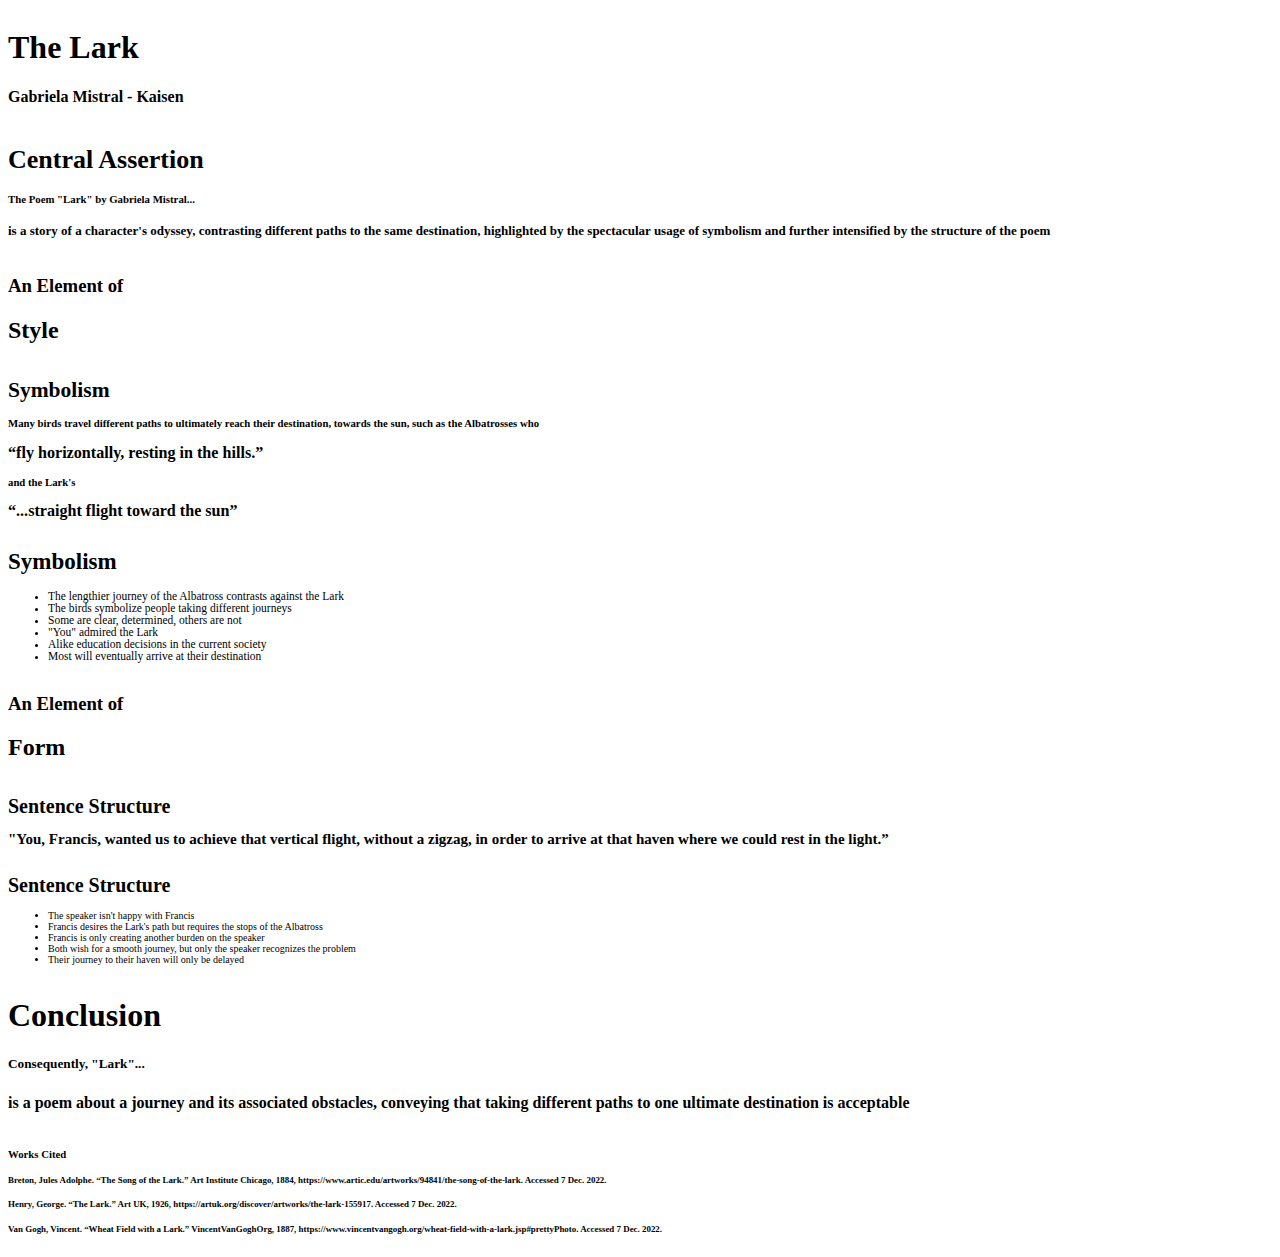
==== commit 5fa79b9c: "Add files via upload" ====
--- a/presentations/thelark.htm
+++ b/presentations/thelark.htm
@@ -55,12 +55,12 @@
 </section><section class="variable-size-headings dark cover-container present has-dark-background fitted" data-updated="true" style="display: grid;">
 
       <div class="header"><div class="leading"></div><div class="middle"></div><div class="trailing"></div></div>
-      <div class="layout-cover" style="width: 100%; font-size: 0.906rem;">
+      <div class="layout-cover" style="width: 100%; font-size: 0.813rem;">
         <div style=""><h1 id="centralassertion">Central Assertion</h1>
 
 <h5 id="thepoemlarkbygabrielamistral...">The Poem "Lark" by Gabriela Mistral...</h5>
 
-<h4 id="isoneofaherosodysseyqualifyingdifferentpathstothesamedestinationhighlightedbythespectacularusageofimageryandfurtherintensifiedbythefinestructureofthepoem">is one of a hero's odyssey, qualifying different paths to the same destination, highlighted by the spectacular usage of imagery and further intensified by the fine structure of the poem</h4></div>
+<h4 id="isastoryofacharactersodysseycontrastingdifferentpathstothesamedestinationhighlightedbythespectacularusageofsymbolismandfurtherintensifiedbythestructureofthepoem">is a story of a character's odyssey, contrasting different paths to the same destination, highlighted by the spectacular usage of symbolism and further intensified by the structure of the poem</h4></div>
       </div>
       <div class="footnotes"></div>
       <div class="footer"><div class="leading"></div><div class="middle"></div><div class="trailing"></div></div>
@@ -77,26 +77,42 @@
       </div>
       <div class="footnotes"></div>
       <div class="footer"><div class="leading"></div><div class="middle"></div><div class="trailing"></div></div>
+</section><section class="variable-size-headings dark cover-container present fit-warning has-dark-background fitted" data-updated="true" style="display: grid;">
+
+      <div class="header"><div class="leading"></div><div class="middle"></div><div class="trailing"></div></div>
+      <div class="layout-cover" style="width: 100%; font-size: 0.672rem;">
+        <div style=""><h1 id="symbolism">Symbolism</h1>
+
+<h4 id="manybirdstraveldifferentpathstoultimatelyreachtheirdestinationtowardsthesunsuchasthealbatrosseswho">Many birds travel different paths to ultimately reach their destination, towards the sun, such as the Albatrosses who</h4>
+
+<h2 id="“flyhorizontallyrestinginthehills.”">“fly horizontally, resting in the hills.”</h2>
+
+<h4 id="andthelarks">and the Lark's</h4>
+
+<h2 id="“...straightflighttowardthesun”">“...straight flight toward the sun”</h2></div>
+      </div>
+      <div class="footnotes"></div>
+      <div class="footer"><div class="leading"></div><div class="middle"></div><div class="trailing"></div></div>
+      
 </section><section class="variable-size-headings dark default-container present fit-warning has-dark-background fitted" data-updated="true" style="display: grid;">
 
       <div class="header"><div class="leading"></div><div class="middle"></div><div class="trailing"></div></div>
       <div class="layout-default" style="width: 100%; font-size: 0.719rem;">
-        <div style=""><h1 id="imageryinlark">Imagery in Lark</h1>
+        <div style=""><h1 id="symbolism">Symbolism</h1>
 
 <ul>
-<li>Increase cognitive load</li>
-<li>Look and feel robotic</li>
-<li>Are distracting</li>
-<li>Bore the hell out of everyone</li>
-<li>Make you predictable</li>
-<li>Sound and look like notes</li>
-<li>Should be notes</li>
+<li>The lengthier journey of the Albatross contrasts against the Lark</li>
+<li>The birds symbolize people taking different journeys</li>
+<li>Some are clear, determined, others are not</li>
+<li>"You" admired the Lark</li>
+<li>Alike education decisions in the current society</li>
+<li>Most will eventually arrive at their destination</li>
 </ul></div>
       </div>
       <div class="footnotes"></div>
       <div class="footer"><div class="leading"></div><div class="middle"></div><div class="trailing"></div></div>
       
-</section><section class="variable-size-headings dark section-container present has-dark-background fitted" data-background-position=" top" data-background-image="images/1894.1033 - The Song of the Lark.jpg" style="display: grid;" data-updated="true">
+</section><section class="variable-size-headings dark section-container present has-dark-background fitted" data-background-image="images/1894.1033 - The Song of the Lark.jpg" data-background-position=" top" style="display: grid;" data-updated="true">
 
       <div class="header"><div class="leading"></div><div class="middle"></div><div class="trailing"></div></div>
       <div class="layout-section" style="width: 100%; font-size: 1rem;">
@@ -108,135 +124,62 @@
       </div>
       <div class="footnotes"></div>
       <div class="footer"><div class="leading"></div><div class="middle"></div><div class="trailing"></div></div>
-</section><section class="variable-size-headings dark section-container present has-dark-background fitted" data-updated="true" style="display: grid;">
-
-      <div class="header"><div class="leading"></div><div class="middle"></div><div class="trailing"></div></div>
-      <div class="layout-section" style="width: 100%; font-size: 1rem;">
-        <div style="">
-          <h3 id="keepemseparated">Keep em separated</h3>
-
-<h2 id="discernwhatyousayandwhatyoushow">Discern what you say and what you show</h2>
-        </div>
-      </div>
-      <div class="footnotes"></div>
-      <div class="footer"><div class="leading"></div><div class="middle"></div><div class="trailing"></div></div>
-</section><section class="variable-size-headings dark title-container present has-dark-background fitted" data-updated="true" style="display: grid;">
-
-      <div class="header"><div class="leading"></div><div class="middle"></div><div class="trailing"></div></div>
-      <div class="layout-title" style="width: 100%; font-size: 1rem;">
-        <div style=""><h2 id="---">---</h2>
-
-<p>(Type this to create a page break)</p></div>
-      </div>
-      <div class="footnotes"></div>
-      <div class="footer"><div class="leading"></div><div class="middle"></div><div class="trailing"></div></div>
-      
-</section><section class="variable-size-headings dark section-container present has-dark-background fitted" data-updated="true" style="display: grid;">
-
-      <div class="header"><div class="leading"></div><div class="middle"></div><div class="trailing"></div></div>
-      <div class="layout-section" style="width: 100%; font-size: 1rem;">
-        <div style="">
-          <h3 id="soundandvision">Sound and vision</h3>
-
-<h2 id="howtoaddimages">How to add images</h2>
-        </div>
-      </div>
-      <div class="footnotes"></div>
-      <div class="footer"><div class="leading"></div><div class="middle"></div><div class="trailing"></div></div>
-</section><section class="variable-size-headings dark full-image-container present has-dark-background fitted" data-updated="true" style="display: grid;">
-
-      <div class="header"><div class="leading"></div><div class="middle"></div><div class="trailing"></div></div>
-      <div class="layout-full-image media-grid" style="width: 100%; font-size: 1rem;">
-        <div style=""><div class="single-image-wrapper"><img src="images/image1.jpg" class=" position-center-center"></div></div>
-        
-      </div>
-      <div class="footnotes"></div>
-      <div class="footer"><div class="leading"></div><div class="middle"></div><div class="trailing"></div></div>
-</section><section class="variable-size-headings dark v-split-container has-dark-background present fitting fitinprogress" data-updated="true" style="display: grid;">
-
-      <div class="header"><div class="leading"></div><div class="middle"></div><div class="trailing"></div></div>
-      <div class="layout-v-split media-grid">
-        <img src="https://ia.net/presenter-assets/image-inspector.png" class=" position-left-top">
-        <div><h3 id="usetheimageinspectorontherighttoseeandmanageallyourusedandunusedimagesandmovies.">Use the image inspector on the right to see and manage all your used and unused images and movies.</h3></div>
-      </div>
-      <div class="footnotes"></div>
-      <div class="footer"><div class="leading"></div><div class="middle"></div><div class="trailing"></div></div>
-</section><section class="variable-size-headings dark section-container present has-dark-background fitted" data-updated="true" style="display: grid;">
-
-      <div class="header"><div class="leading"></div><div class="middle"></div><div class="trailing"></div></div>
-      <div class="layout-section" style="width: 100%; font-size: 1rem;">
-        <div style="">
-          <h3 id="letitgo">Let it go</h3>
-
-<h2 id="autolayout">Auto layout!</h2>
-        </div>
-      </div>
-      <div class="footnotes"></div>
-      <div class="footer"><div class="leading"></div><div class="middle"></div><div class="trailing"></div></div>
-</section><section class="variable-size-headings dark v-split-container present fitted has-dark-background" data-updated="true" style="display: grid;">
-
-      <div class="header"><div class="leading"></div><div class="middle"></div><div class="trailing"></div></div>
-      <div class="layout-v-split media-grid" style="width: 100%; font-size: 1rem;">
-        <img src="images/image1.jpg" class=" position-center-center" style="">
-        <img src="images/image2.jpg" class=" position-center-center" style="">
-      </div>
-      <div class="footnotes"></div>
-      <div class="footer"><div class="leading"></div><div class="middle"></div><div class="trailing"></div></div>
-</section><section class="variable-size-headings dark grid-container present has-dark-background fitted" data-updated="true" style="display: grid;">
-
-      <div class="header"><div class="leading"></div><div class="middle"></div><div class="trailing"></div></div>
-      <div class="layout-grid grid-items-3 media-grid" style="width: 100%; font-size: 1rem;">
-        <img src="images/image1.jpg" class=" position-center-center" style=""><img src="images/image2.jpg" class=" position-center-center" style=""><img src="images/image3.jpg" class=" position-center-center" style="">
-      </div>
-      <div class="footnotes"></div>
-      <div class="footer"><div class="leading"></div><div class="middle"></div><div class="trailing"></div></div>
-</section><section class="variable-size-headings dark grid-container present has-dark-background fitted" data-updated="true" style="display: grid;">
-
-      <div class="header"><div class="leading"></div><div class="middle"></div><div class="trailing"></div></div>
-      <div class="layout-grid grid-items-7 media-grid" style="width: 100%; font-size: 1rem;">
-        <div style=""><h3 id="thisisanh3title">This is an H3 title</h3></div><img src="images/image1.jpg" class=" position-center-center" style=""><img src="images/image2.jpg" class=" position-center-center" style=""><img src="images/image3.jpg" class=" position-center-center" style=""><img src="images/image4.jpg" class=" position-center-center" style=""><img src="images/image5.jpg" class=" position-center-center" style=""><img src="images/image6.jpg" class=" position-center-center" style="">
-      </div>
-      <div class="footnotes"></div>
-      <div class="footer"><div class="leading"></div><div class="middle"></div><div class="trailing"></div></div>
-</section><section class="variable-size-headings dark caption-container present has-dark-background fitted" data-updated="true" style="display: grid;">
-
-      <div class="header"><div class="leading"></div><div class="middle"></div><div class="trailing"></div></div>
-      <div class="layout-caption media-grid" style="width: 100%; font-size: 0.953rem;">
-        <img src="https://ia.net/presenter-assets/responsive-design-text.png" class=" position-center-center" style="">
-        <div style=""><h4 id="“butineedacertaindesignformyslides”">“But I <em>need</em> a certain design for my slides!”</h4></div>
-      </div>
-      <div class="footnotes"></div>
-      <div class="footer"><div class="leading"></div><div class="middle"></div><div class="trailing"></div></div>
-</section><section class="variable-size-headings dark caption-container present has-dark-background fitted" data-updated="true" style="display: grid;">
-
-      <div class="header"><div class="leading"></div><div class="middle"></div><div class="trailing"></div></div>
-      <div class="layout-caption media-grid" style="width: 100%; font-size: 1rem;">
-        <img src="https://ia.net/presenter-assets/responsive-design-pictures.png" class=" position-center-center" style="">
-        <div style=""><h4 id="letitgo...">Let it go...</h4></div>
-      </div>
-      <div class="footnotes"></div>
-      <div class="footer"><div class="leading"></div><div class="middle"></div><div class="trailing"></div></div>
-</section><section class="variable-size-headings dark caption-container present has-dark-background fitted" data-updated="true" style="display: grid;">
-
-      <div class="header"><div class="leading"></div><div class="middle"></div><div class="trailing"></div></div>
-      <div class="layout-caption media-grid" style="width: 100%; font-size: 1rem;">
-        <img src="https://ia.net/presenter-assets/responsive-design-text-cclumn.png" class=" position-center-center" style="">
-        <div style=""><h4 id="letitgo...">Let it go...</h4></div>
-      </div>
-      <div class="footnotes"></div>
-      <div class="footer"><div class="leading"></div><div class="middle"></div><div class="trailing"></div></div>
-</section><section class="variable-size-headings dark section-container present has-dark-background fitted" data-updated="true" style="display: grid;">
-
-      <div class="header"><div class="leading"></div><div class="middle"></div><div class="trailing"></div></div>
-      <div class="layout-section" style="width: 100%; font-size: 1rem;">
-        <div style="">
-          <h3 id="she’sarainbow">She’s a rainbow</h3>
-
-<h2 id="aboutthatfunkymulti-colorcode">About that funky multi-color code</h2>
-        </div>
-      </div>
-      <div class="footnotes"></div>
-      <div class="footer"><div class="leading"></div><div class="middle"></div><div class="trailing"></div></div>
+</section><section class="variable-size-headings dark cover-container present fit-warning has-dark-background fitted" data-updated="true" style="display: grid;">
+
+      <div class="header"><div class="leading"></div><div class="middle"></div><div class="trailing"></div></div>
+      <div class="layout-cover" style="width: 100%; font-size: 0.625rem;">
+        <div style=""><h1 id="sentencestructure">Sentence Structure</h1>
+
+<h2 id="youfranciswantedustoachievethatverticalflightwithoutazigzaginordertoarriveatthathavenwherewecouldrestinthelight.”">"You, Francis, wanted us to achieve that vertical flight, without a zigzag, in order to arrive at that haven where we could rest in the light.”</h2></div>
+      </div>
+      <div class="footnotes"></div>
+      <div class="footer"><div class="leading"></div><div class="middle"></div><div class="trailing"></div></div>
+      
+</section><section class="variable-size-headings dark default-container present fit-warning has-dark-background fitted" data-updated="true" style="display: grid;">
+
+      <div class="header"><div class="leading"></div><div class="middle"></div><div class="trailing"></div></div>
+      <div class="layout-default" style="width: 100%; font-size: 0.625rem;">
+        <div style=""><h1 id="sentencestructure">Sentence Structure</h1>
+
+<ul>
+<li>The speaker isn't happy with Francis</li>
+<li>Francis desires the Lark's path but requires the stops of the Albatross</li>
+<li>Francis is only creating another burden on the speaker</li>
+<li>Both wish for a smooth journey, but only the speaker recognizes the problem</li>
+<li>Their journey to their haven will only be delayed</li>
+</ul></div>
+      </div>
+      <div class="footnotes"></div>
+      <div class="footer"><div class="leading"></div><div class="middle"></div><div class="trailing"></div></div>
+      
+</section><section class="variable-size-headings dark cover-container present has-dark-background fitted" data-updated="true" style="display: grid;">
+
+      <div class="header"><div class="leading"></div><div class="middle"></div><div class="trailing"></div></div>
+      <div class="layout-cover" style="width: 100%; font-size: 1rem;">
+        <div style=""><h1 id="conclusion">Conclusion</h1>
+
+<h5 id="consequentlylark...">Consequently, "Lark"...</h5>
+
+<h4 id="isapoemaboutajourneyanditsassociatedobstaclesconveyingthattakingdifferentpathstooneultimatedestinationisacceptable">is a poem about a journey and its associated obstacles, conveying that taking different paths to one ultimate destination is acceptable</h4></div>
+      </div>
+      <div class="footnotes"></div>
+      <div class="footer"><div class="leading"></div><div class="middle"></div><div class="trailing"></div></div>
+      
+</section><section class="variable-size-headings dark default-container present fit-warning has-dark-background fitted" data-updated="true" style="display: grid;">
+
+      <div class="header"><div class="leading"></div><div class="middle"></div><div class="trailing"></div></div>
+      <div class="layout-default" style="width: 100%; font-size: 0.672rem;">
+        <div style=""><h4 id="workscited">Works Cited</h4>
+
+<h5 id="bretonjulesadolphe.“thesongofthelark.”artinstitutechicago1884https:www.artic.eduartworks94841the-song-of-the-lark.accessed7dec.2022.">Breton, Jules Adolphe. “The Song of the Lark.” Art Institute Chicago, 1884, https://www.artic.edu/artworks/94841/the-song-of-the-lark. Accessed 7 Dec. 2022.</h5>
+
+<h5 id="henrygeorge.“thelark.”artuk1926https:artuk.orgdiscoverartworksthe-lark-155917.accessed7dec.2022.">Henry, George. “The Lark.” Art UK, 1926, https://artuk.org/discover/artworks/the-lark-155917. Accessed 7 Dec. 2022.</h5>
+
+<h5 id="vangoghvincent.“wheatfieldwithalark.”vincentvangoghorg1887https:www.vincentvangogh.orgwheat-field-with-a-lark.jspprettyphoto.accessed7dec.2022.">Van Gogh, Vincent. “Wheat Field with a Lark.” VincentVanGoghOrg, 1887, https://www.vincentvangogh.org/wheat-field-with-a-lark.jsp#prettyPhoto. Accessed 7 Dec. 2022.</h5></div>
+      </div>
+      <div class="footnotes"></div>
+      <div class="footer"><div class="leading"></div><div class="middle"></div><div class="trailing"></div></div>
+      
 </section></div>
     </div>
     <script src="engine/index.js"></script>
